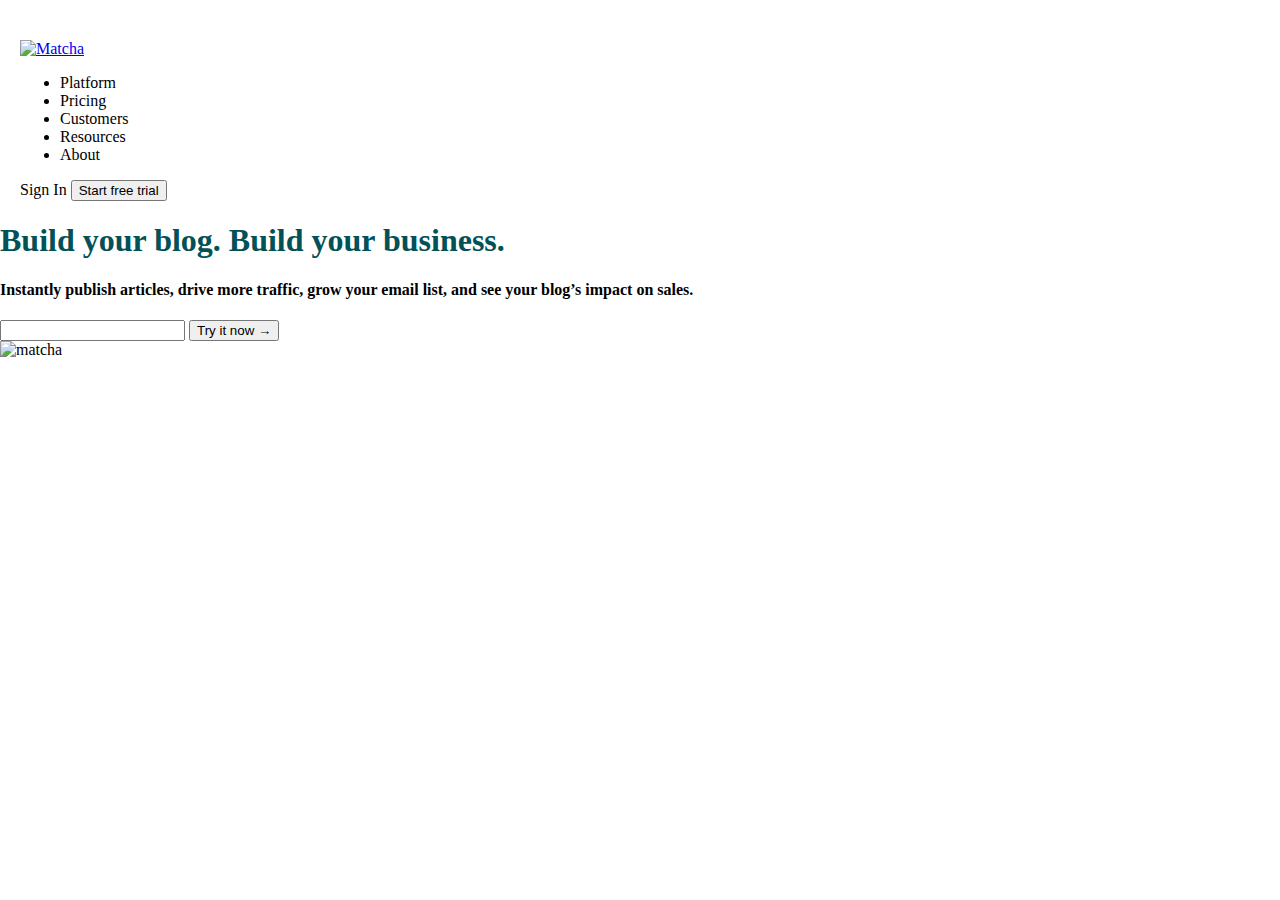
==== index.html @ c859ec98 "added base code" ====
<!DOCTYPE html>
<html>
    <head>
    <!-- Aquí va información importante pero no visible dentro del navegador -->
    <title>Matcha</title>
    
    <link href="static/css/styles.css" type="text/css" rel="stylesheet">

    </head>
    <body>

        <!-- HEADER -->
        <header class="header">
            <!-- Logo con link a la página principal -->
            <a href="/">
                <img src="https://getmatcha.com/wp-content/themes/getmatcha/img/footer_logo.svg" alt="Matcha" />
            </a>
            <!-- Menú de navegación -->
            <nav>
                <ul>
                    <li>Platform</li>
                    <li>Pricing</li>
                    <li>Customers</li>
                    <li>Resources</li>
                    <li>About</li>
                </ul>
            </nav>
            <!-- Contenedor de acciones de usuario -->
            <div>
                <a>Sign In</a>
                <button>Start free trial</button>
            </div>
        </header>

        <h1>Build your blog. Build your business.</h1>
        <h4>
            Instantly publish articles, drive more traffic, grow your email list, and
            see your blog’s impact on sales.
        </h4>

        <form>
            <input type="email" />
            <button type="submit">
                Try it now &rarr;
            </button>
        </form>

        <img src="https://getmatcha.com/wp-content/themes/getmatcha/img/capterra.png" alt="matcha"/>

    </body>
</html>
---- static/css/styles.css ----
html, body {
    padding: 0;
    margin: 0;
}

h1 {
    color: #025157;
}

.header {
    margin-top: 40px;
    margin-left: 20px;
    margin-right: 20px;
}
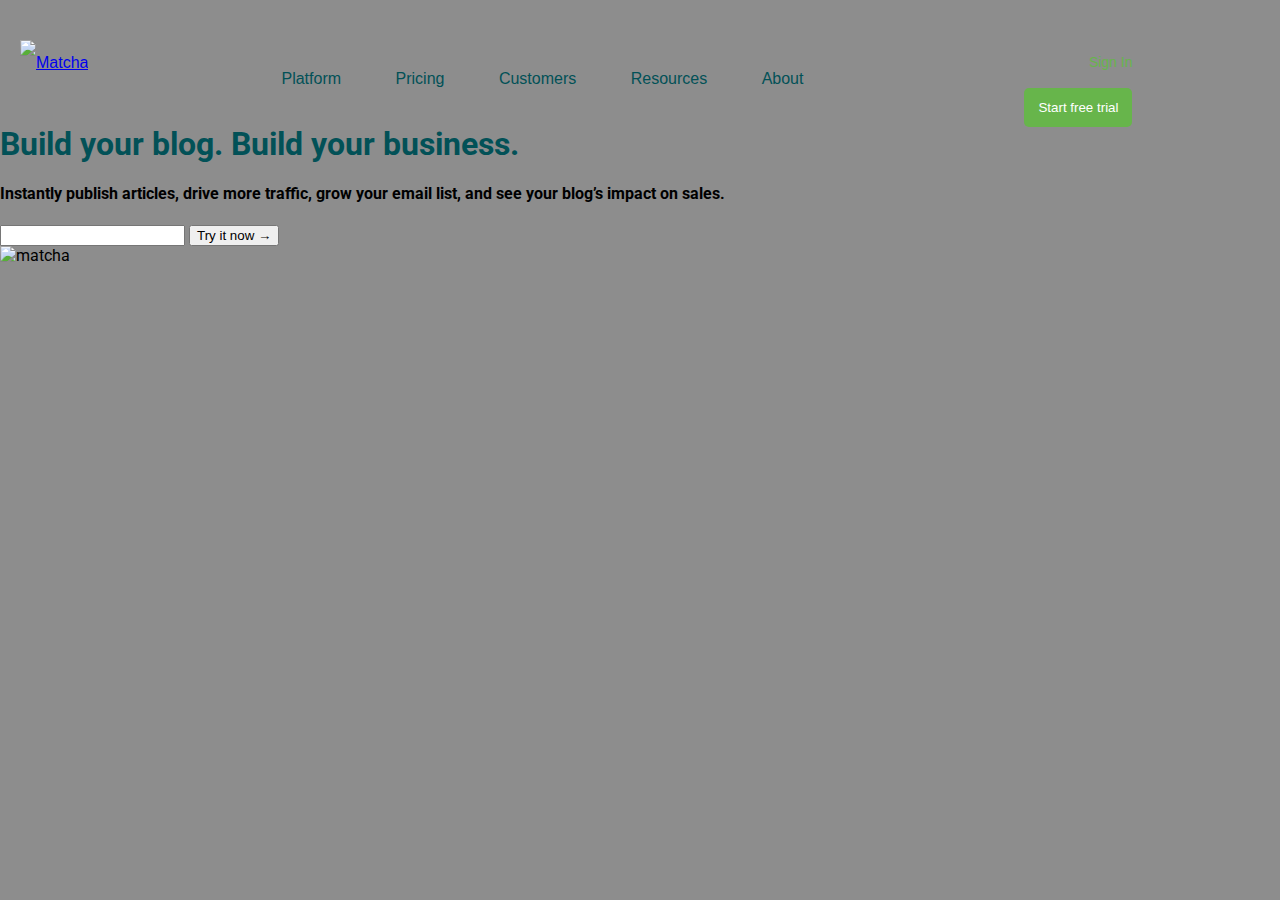
==== commit a5bc5f31: "finish BEDU S2 (adding nav bar)" ====
--- a/index.html
+++ b/index.html
@@ -1,9 +1,14 @@
 <!DOCTYPE html>
 <html>
     <head>
+        <meta name="viewport" content="width=device-width,initial-scale=1.0,user-scalable=no" />
     <!-- Aquí va información importante pero no visible dentro del navegador -->
     <title>Matcha</title>
     
+    <!-- Google Fonts -->
+    <link rel="preconnect" href="https://fonts.gstatic.com">
+    <link href="https://fonts.googleapis.com/css2?family=Roboto&display=swap" rel="stylesheet">
+
     <link href="static/css/styles.css" type="text/css" rel="stylesheet">
 
     </head>
@@ -11,41 +16,43 @@
 
         <!-- HEADER -->
         <header class="header">
-            <!-- Logo con link a la página principal -->
-            <a href="/">
+            <!-- link logo -->
+            <a href="/" class="logo">
                 <img src="https://getmatcha.com/wp-content/themes/getmatcha/img/footer_logo.svg" alt="Matcha" />
             </a>
-            <!-- Menú de navegación -->
-            <nav>
+            <!-- navigation bar -->
+            <nav class="navbar">
                 <ul>
-                    <li>Platform</li>
-                    <li>Pricing</li>
-                    <li>Customers</li>
-                    <li>Resources</li>
-                    <li>About</li>
+                    <li class="menu-item">Platform</li>
+                    <li class="menu-item">Pricing</li>
+                    <li class="menu-item">Customers</li>
+                    <li class="menu-item">Resources</li>
+                    <li class="menu-item">About</li>
                 </ul>
             </nav>
-            <!-- Contenedor de acciones de usuario -->
-            <div>
+            <!--user actions container -->
+            <div class="actions">
                 <a>Sign In</a>
                 <button>Start free trial</button>
             </div>
         </header>
 
-        <h1>Build your blog. Build your business.</h1>
-        <h4>
-            Instantly publish articles, drive more traffic, grow your email list, and
-            see your blog’s impact on sales.
-        </h4>
+        <!-- HEADER -->
+        <section class="section-bellow-header">
+            <h1>Build your blog. Build your business.</h1>
+            <h4>
+                Instantly publish articles, drive more traffic, grow your email list, and
+                see your blog’s impact on sales.
+            </h4>
 
-        <form>
-            <input type="email" />
-            <button type="submit">
-                Try it now &rarr;
-            </button>
-        </form>
-
-        <img src="https://getmatcha.com/wp-content/themes/getmatcha/img/capterra.png" alt="matcha"/>
+            <form>
+                <input type="email" />
+                <button type="submit">
+                    Try it now &rarr;
+                </button>
+            </form>
+            <img src="https://getmatcha.com/wp-content/themes/getmatcha/img/capterra.png" alt="matcha"/>
+        </section>
 
     </body>
 </html>--- a/static/css/styles.css
+++ b/static/css/styles.css
@@ -1,6 +1,11 @@
 html, body {
     padding: 0;
     margin: 0;
+    font-family: 'Roboto', sans-serif;
+}
+
+body {
+    background-color: #8d8d8d;
 }
 
 h1 {
@@ -11,4 +16,62 @@
     margin-top: 40px;
     margin-left: 20px;
     margin-right: 20px;
+    /* hack for removing spaces */
+    font-size: 0;
+    height: 45px;
+    font-family: sans-serif;
+}
+
+.header > * {
+    display: inline-block;
+    font-size: 16px;
+    vertical-align: middle;
+    height: 100%;
+    line-height: 45px;
+}
+
+.section-bellow-header {
+    margin-top: 40px;
+}
+
+.logo > img {
+    height: 100%;
+}
+  
+.navbar {
+    width: 70%;
+    text-align: center;
+    color: #025157;
+}
+
+.menu-item {
+    display: inline;
+    margin-right: 25px;
+    margin-left: 25px;
+}
+
+.actions {
+    width: 15%;
+    text-align: right;
+    font-size: 14px;
+}
+
+.actions > * {
+    margin-right: 10px;
+    margin-left: 10px;
+}
+
+.actions a {
+    color: #67b54b;
+}
+
+.actions button {
+    color: white;
+    background-color: #67b54b;
+    padding-left: 14px;
+    padding-right: 14px;
+    padding-top: 12px;
+    padding-bottom: 12px;
+    border: 0;
+    border-radius: 5px;
 }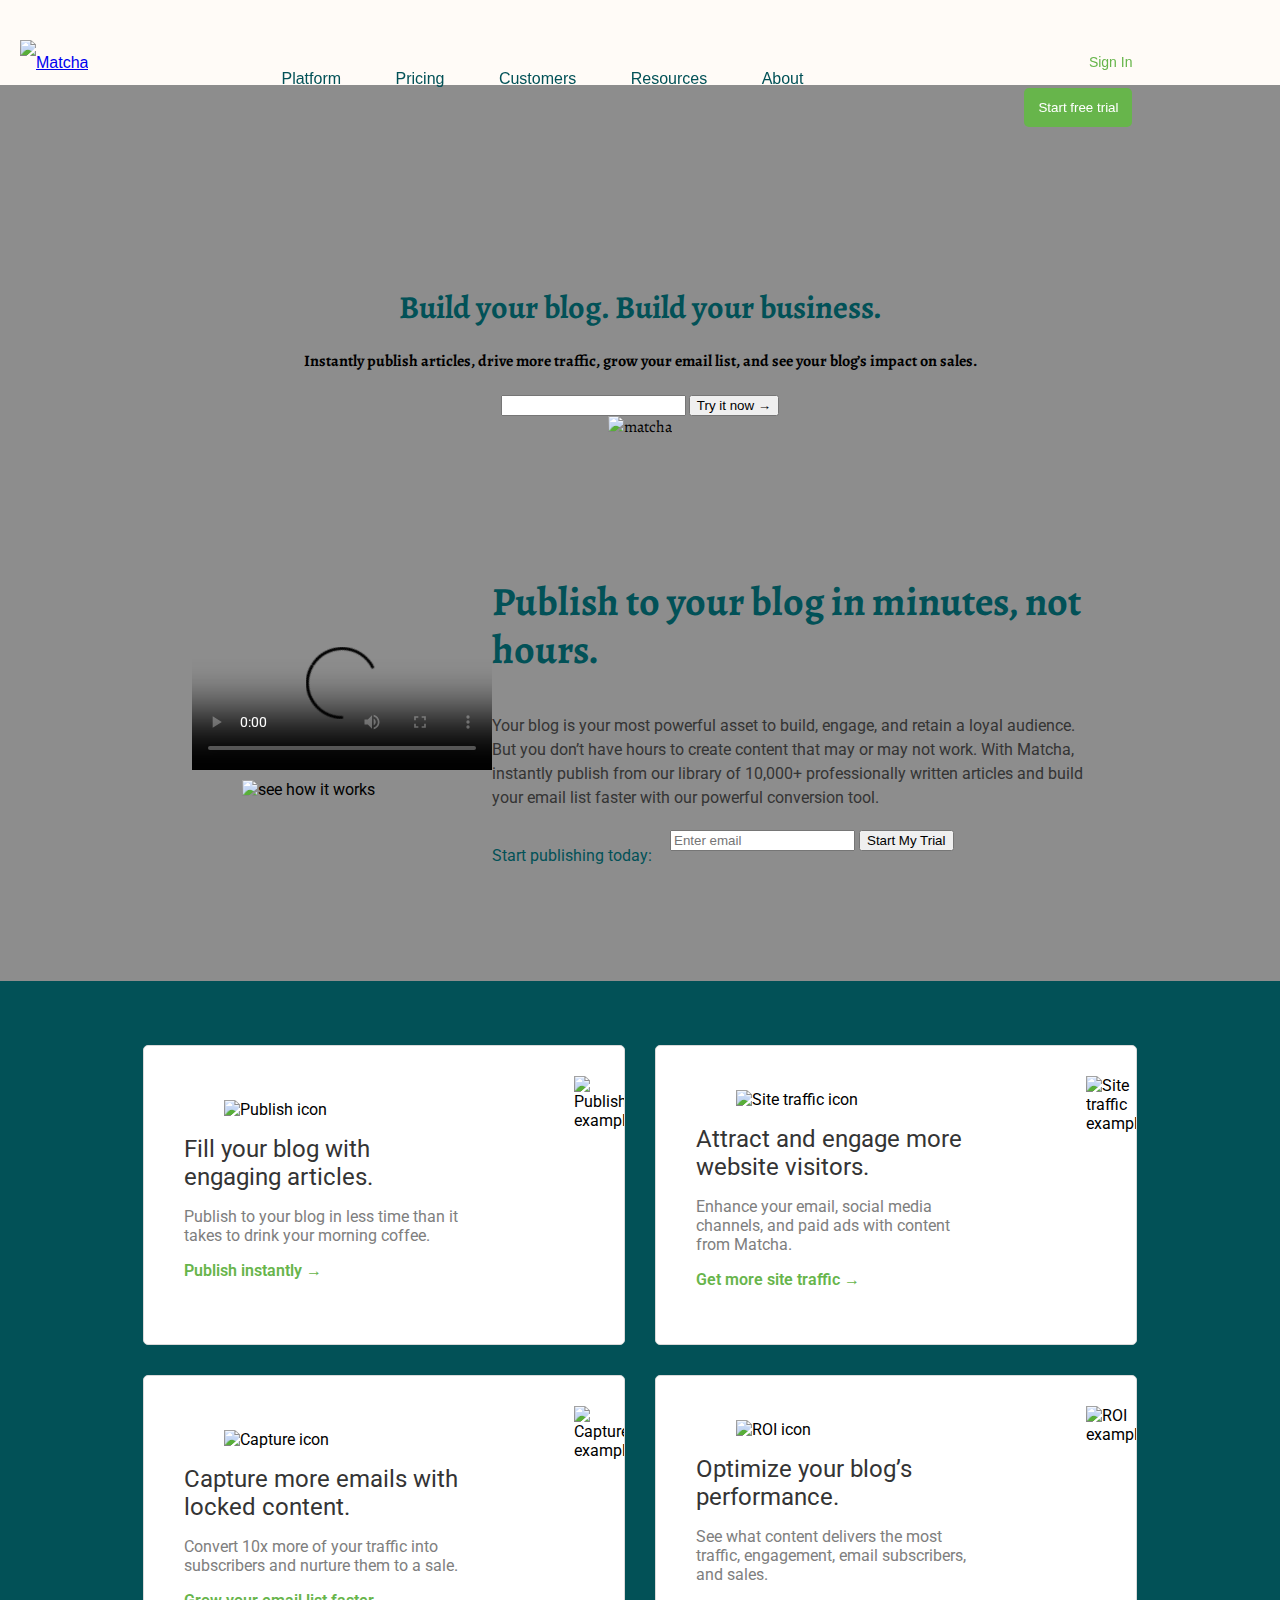
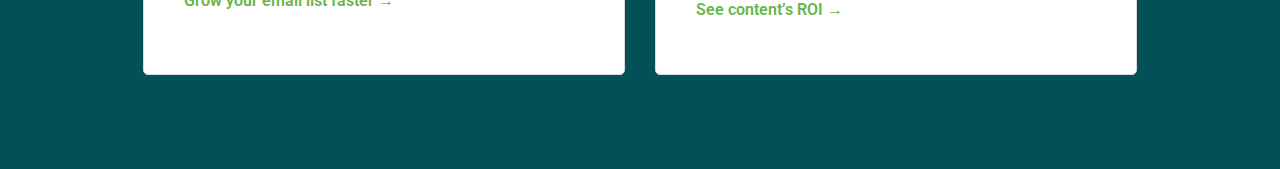
==== commit 69a87210: "added the code for s4" ====
--- a/index.html
+++ b/index.html
@@ -8,6 +8,7 @@
     <!-- Google Fonts -->
     <link rel="preconnect" href="https://fonts.gstatic.com">
     <link href="https://fonts.googleapis.com/css2?family=Roboto&display=swap" rel="stylesheet">
+    <link href="https://fonts.googleapis.com/css2?family=Alegreya:wght@700&display=swap" rel="stylesheet">
 
     <link href="static/css/styles.css" type="text/css" rel="stylesheet">
 
@@ -15,30 +16,32 @@
     <body>
 
         <!-- HEADER -->
-        <header class="header">
-            <!-- link logo -->
-            <a href="/" class="logo">
-                <img src="https://getmatcha.com/wp-content/themes/getmatcha/img/footer_logo.svg" alt="Matcha" />
-            </a>
-            <!-- navigation bar -->
-            <nav class="navbar">
-                <ul>
-                    <li class="menu-item">Platform</li>
-                    <li class="menu-item">Pricing</li>
-                    <li class="menu-item">Customers</li>
-                    <li class="menu-item">Resources</li>
-                    <li class="menu-item">About</li>
-                </ul>
-            </nav>
-            <!--user actions container -->
-            <div class="actions">
-                <a>Sign In</a>
-                <button>Start free trial</button>
-            </div>
-        </header>
+        <section class="fixed-header">
+            <header class="header">
+                <!-- link logo -->
+                <a href="/" class="logo">
+                    <img src="https://getmatcha.com/wp-content/themes/getmatcha/img/footer_logo.svg" alt="Matcha" />
+                </a>
+                <!-- navigation bar -->
+                <nav class="navbar">
+                    <ul>
+                        <li class="menu-item">Platform</li>
+                        <li class="menu-item">Pricing</li>
+                        <li class="menu-item">Customers</li>
+                        <li class="menu-item">Resources</li>
+                        <li class="menu-item">About</li>
+                    </ul>
+                </nav>
+                <!--user actions container -->
+                <div class="actions">
+                    <a>Sign In</a>
+                    <button>Start free trial</button>
+                </div>
+            </header>
+        </section>
 
-        <!-- HEADER -->
-        <section class="section-bellow-header">
+        <!-- Section: HEADER -->
+        <main class="main-section">
             <h1>Build your blog. Build your business.</h1>
             <h4>
                 Instantly publish articles, drive more traffic, grow your email list, and
@@ -52,7 +55,145 @@
                 </button>
             </form>
             <img src="https://getmatcha.com/wp-content/themes/getmatcha/img/capterra.png" alt="matcha"/>
+        </main>
+
+        <!-- Section: Promo -->
+        <section class="promo">
+            <article class="container-explanatory-video">
+                <video
+                    controls
+                    poster="https://cdn.videvo.net/videvo_files/video/premium/video0036/thumbnails/computer_code00_small.jpg"
+                >
+                    <source
+                    type="video/webm"
+                    src="https://cdn.videvo.net/videvo_files/video/premium/video0036/small_watermarked/computer_code00_preview.webm"
+                    />
+                    <source
+                    type="video/mp4"
+                    src="https://cdn.videvo.net/videvo_files/video/premium/video0036/small_watermarked/computer_code00_preview.mp4"
+                    />
+                </video>
+                <img src="https://getmatcha.com/wp-content/themes/getmatcha/img/see_how_it_works.png" alt="see how it works">
+            </article>
+            <article class="publish">
+              <h3>Publish to your blog in minutes, not hours.</h3>
+              <p>
+                Your blog is your most powerful asset to build, engage, and retain a loyal
+                audience. But you don’t have hours to create content that may or may not
+                work. With Matcha, instantly publish from our library of 10,000+
+                professionally written articles and build your email list faster with our
+                powerful conversion tool.
+              </p>
+              <form>
+                <p>Start publishing today:</p>
+                <div>
+                  <input type="text" placeholder="Enter email" />
+                  <button>Start My Trial</button>
+                </div>
+              </form>
+            </article>
         </section>
+
+        <!-- Contenido de publicidad viene antes de esta sección -->
+        <section class="features">
+            <article class="feature-card">
+              <div class="feature-content">
+                <figure>
+                  <img
+                    src="https://getmatcha.com/wp-content/themes/getmatcha/img/icon_publish.png"
+                    alt="Publish icon"
+                  />
+                </figure>
+                <h3>Fill your blog with engaging articles.</h3>
+                <p>
+                  Publish to your blog in less time than it takes to drink your
+                  morning coffee.
+                </p>
+                <a href="">Publish instantly →</a>
+              </div>
+              <div class="feature-image">
+                <figure>
+                  <img
+                    src="https://getmatcha.com/wp-content/themes/getmatcha/img/image_publish.png"
+                    alt="Publish example"
+                  />
+                </figure>
+              </div>
+            </article>
+            <article class="feature-card">
+              <div class="feature-content">
+                <figure>
+                  <img
+                    src="https://getmatcha.com/wp-content/themes/getmatcha/img/icon_site_traffic.png"
+                    alt="Site traffic icon"
+                  />
+                </figure>
+                <h3>Attract and engage more website visitors.</h3>
+                <p>
+                  Enhance your email, social media channels, and paid ads with content
+                  from Matcha.
+                </p>
+                <a href="">Get more site traffic →</a>
+              </div>
+              <div class="feature-image">
+                <figure>
+                  <img
+                    src="https://getmatcha.com/wp-content/themes/getmatcha/img/image_site_traffic.png"
+                    alt="Site traffic example"
+                  />
+                </figure>
+              </div>
+            </article>
+            <article class="feature-card">
+              <div class="feature-content">
+                <figure>
+                  <img
+                    src="https://getmatcha.com/wp-content/themes/getmatcha/img/icon_capture.png"
+                    alt="Capture icon"
+                  />
+                </figure>
+                <h3>Capture more emails with locked content.</h3>
+                <p>
+                  Convert 10x more of your traffic into subscribers and nurture them
+                  to a sale.
+                </p>
+                <a href="">Grow your email list faster →</a>
+              </div>
+              <div class="feature-image">
+                <figure>
+                  <img
+                    src="https://getmatcha.com/wp-content/themes/getmatcha/img/image_capture.png"
+                    alt="Capture example"
+                  />
+                </figure>
+              </div>
+            </article>
+            <article class="feature-card">
+              <div class="feature-content">
+                <figure>
+                  <img
+                    src="https://getmatcha.com/wp-content/themes/getmatcha/img/icon_roi.png"
+                    alt="ROI icon"
+                  />
+                </figure>
+                <h3>Optimize your blog’s performance.</h3>
+                <p>
+                  See what content delivers the most traffic, engagement, email
+                  subscribers, and sales.
+                </p>
+                <a href="">See content’s ROI →</a>
+              </div>
+              <div class="feature-image">
+                <figure>
+                  <img
+                    src="https://getmatcha.com/wp-content/themes/getmatcha/img/image_roi.png"
+                    alt="ROI example"
+                  />
+                </figure>
+              </div>
+            </article>
+          </section>
+        <!-- Contenido de casos de éxito vienen después -->
 
     </body>
 </html>--- a/static/css/styles.css
+++ b/static/css/styles.css
@@ -10,6 +10,14 @@
 
 h1 {
     color: #025157;
+}
+
+.fixed-header {
+    position: fixed;
+    top: 0;
+    left: 0;
+    right: 0;
+    background-color: #fffbf7;
 }
 
 .header {
@@ -30,8 +38,13 @@
     line-height: 45px;
 }
 
-.section-bellow-header {
-    margin-top: 40px;
+.main-section {
+    margin-top: 285px;
+    text-align: center;
+}
+
+.main-section > * {
+    font-family: 'Alegreya', sans-serif;
 }
 
 .logo > img {
@@ -74,4 +87,119 @@
     padding-bottom: 12px;
     border: 0;
     border-radius: 5px;
+}
+
+.publish {
+/* container styles if any */
+}
+  
+.publish h3 {
+    font-family: "Alegreya", serif;
+    font-size: 40px;
+    line-height: 48px;
+    color: #025157;
+}
+  
+.publish > p {
+    font-size: 16px;
+    color: #343434;
+    line-height: 1.5;
+    margin-bottom: 20px;
+}
+
+.publish > form {
+    display: flex;
+}
+
+.publish > form p {
+    color: #025157;
+    margin-right: 18px;
+}
+
+.promo {
+    display: flex;
+    width: 70%;
+    margin: 100px auto;
+    align-items: center;
+}
+
+.container-explanatory-video {
+    display: flex;
+    flex-direction: column;
+    align-items: center;
+}
+
+.container-explanatory-video img {
+    width: 200px;
+    margin-top: 10px;
+}
+
+/*
+* Features
+*/
+
+.features {
+    background-color: #025157;
+    padding: 5% 10%;
+    display: grid;
+    grid-template: repeat(2, 330px) / repeat(2, 1fr);
+}
+
+.features .feature-card {
+    margin-bottom: 30px;
+    margin-left: 15px;
+    margin-right: 15px;
+    background-color: #fff;
+    border: 1px solid #dadada;
+    border-radius: 5px;
+    display: flex;
+    align-items: center;
+    overflow: hidden;
+}
+
+.features .feature-card .feature-content {
+    padding: 30px 20px 40px 40px;
+    flex: 2;
+}
+
+.features .feature-card .feature-content > * {
+    margin-bottom: 1rem;
+    margin-top: 0;
+}
+
+.features .feature-card .feature-content img {
+    width: 50px;
+}
+
+.features .feature-card .feature-content h3 {
+    font-size: 24px;
+    color: #343434;
+    font-weight: 400;
+}
+
+.features .feature-card .feature-content p {
+    font-size: 16px;
+    color: #7e7e7e;
+    font-weight: 400;
+}
+
+.features .feature-card .feature-content a {
+    font-size: 16px;
+    color: #67b54b;
+    font-weight: 600;
+    text-decoration: none;
+}
+
+.features .feature-card .feature-image {
+    flex: 1;
+    width: 40%;
+    position: relative;
+    right: -50px;
+    height: 80%;
+}
+
+.features .feature-card .feature-image figure,
+.features .feature-card .feature-image img {
+    margin-top: 0;
+    height: 100%;
 }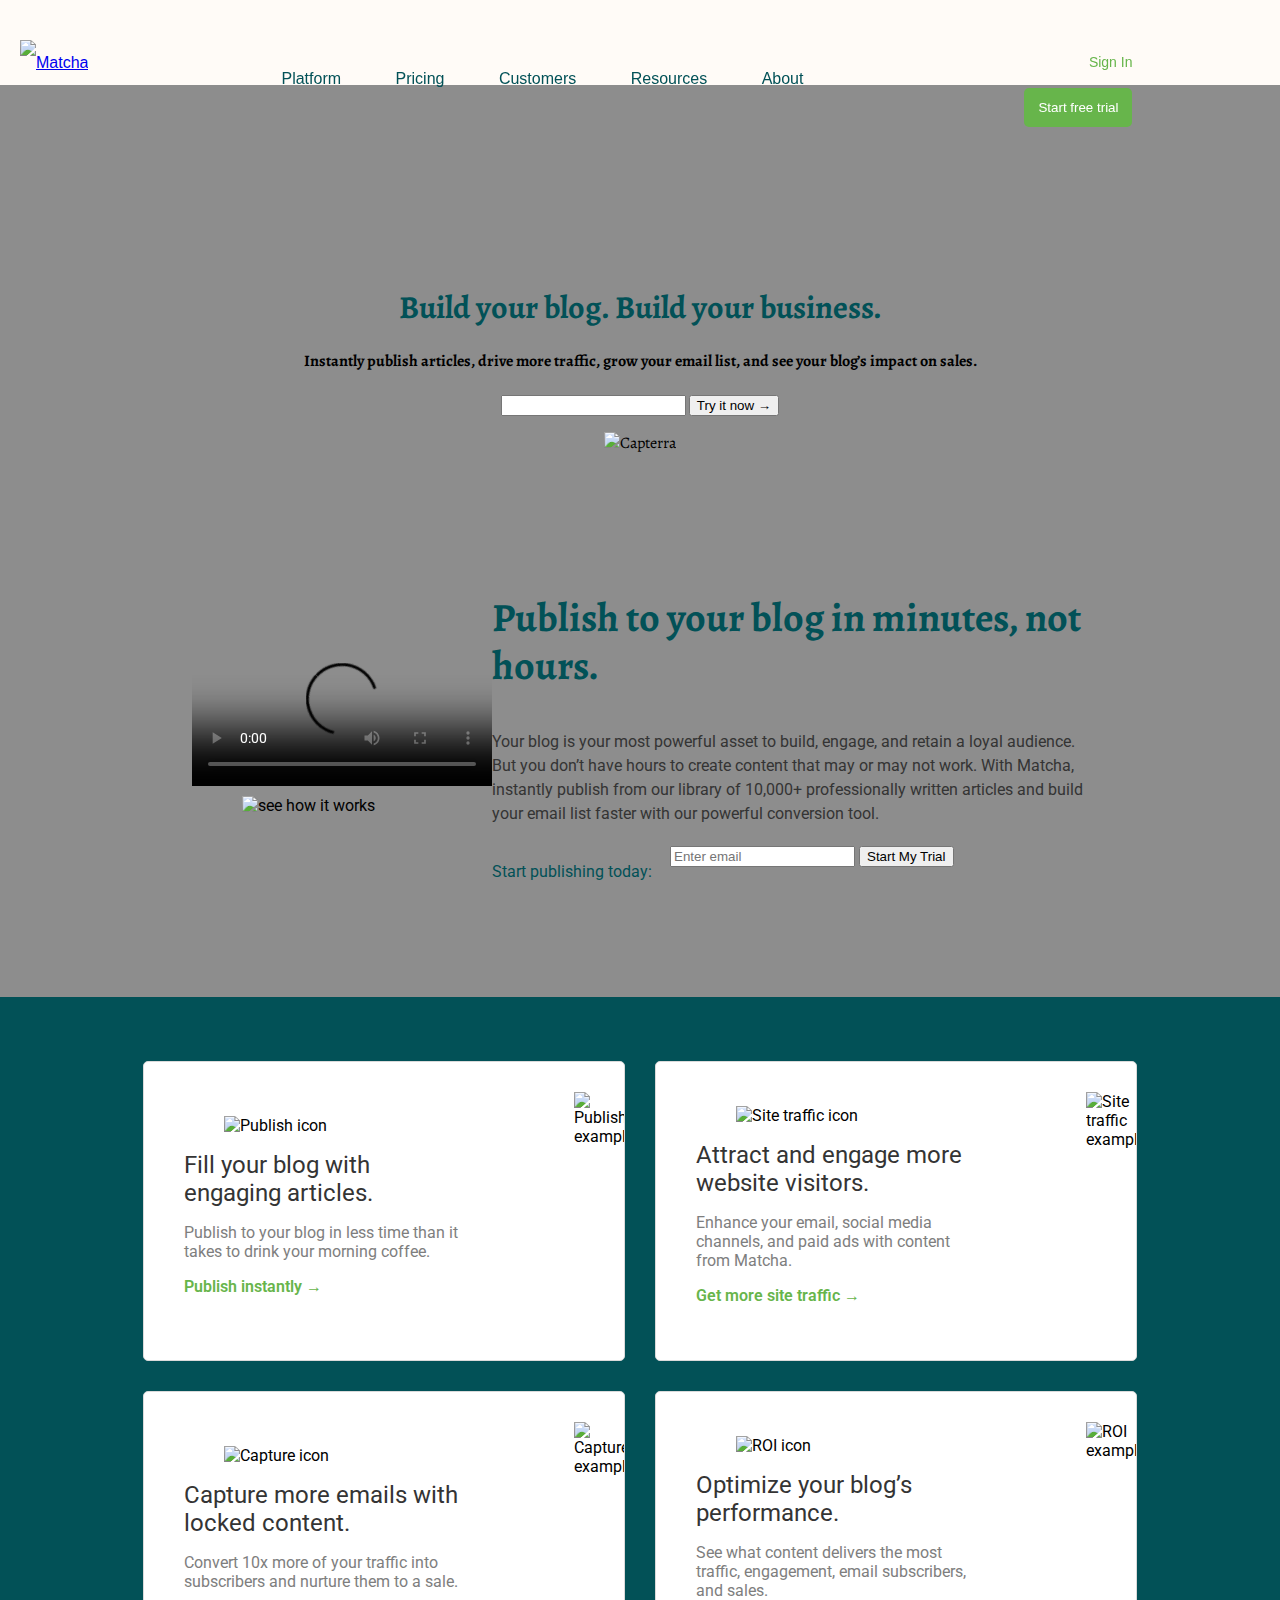
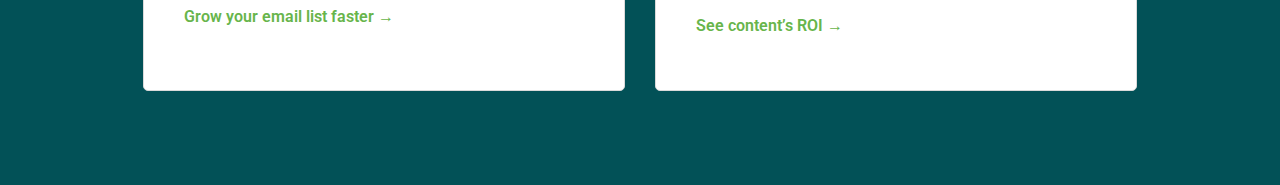
==== commit 51e02278: "added code to complete S5 (before bootstrap)" ====
--- a/index.html
+++ b/index.html
@@ -24,7 +24,7 @@
                 </a>
                 <!-- navigation bar -->
                 <nav class="navbar">
-                    <ul>
+                    <ul class="menu">
                         <li class="menu-item">Platform</li>
                         <li class="menu-item">Pricing</li>
                         <li class="menu-item">Customers</li>
@@ -41,7 +41,7 @@
         </section>
 
         <!-- Section: HEADER -->
-        <main class="main-section">
+        <main>
             <h1>Build your blog. Build your business.</h1>
             <h4>
                 Instantly publish articles, drive more traffic, grow your email list, and
@@ -54,7 +54,12 @@
                     Try it now &rarr;
                 </button>
             </form>
-            <img src="https://getmatcha.com/wp-content/themes/getmatcha/img/capterra.png" alt="matcha"/>
+            <figure class="banner">
+                <img
+                  src="https://getmatcha.com/wp-content/themes/getmatcha/img/capterra.png"
+                  alt="Capterra"
+                />
+            </figure>
         </main>
 
         <!-- Section: Promo -->
--- a/static/css/styles.css
+++ b/static/css/styles.css
@@ -38,12 +38,12 @@
     line-height: 45px;
 }
 
-.main-section {
+main {
     margin-top: 285px;
     text-align: center;
 }
 
-.main-section > * {
+main > * {
     font-family: 'Alegreya', sans-serif;
 }
 
@@ -202,4 +202,74 @@
 .features .feature-card .feature-image img {
     margin-top: 0;
     height: 100%;
-}+}
+
+@media (max-width: 575px) {
+    .navbar,
+    .actions {
+        display: none;
+    }
+    main {
+        margin-top: 130px;
+    }
+    h1 {
+        font-size: 30px;
+    }
+}
+
+@media (max-width: 575px) {
+    /** Media queries previos al banner **/
+    .banner > img {
+        width: 100%;
+    }
+}
+
+@media (max-width: 575px) {
+    /** Media queries previos al banner **/
+    .promo {
+      flex-direction: column;
+      max-width: 90%;
+    }
+  
+    .explanatory-video > video {
+      width: 100%;
+    }
+  
+    .publish {
+      margin-top: 10px;
+    }
+  
+    .publish > h3 {
+      font-size: 25px;
+      line-height: 1.2;
+    }
+}
+
+
+@media (max-width: 575px) {
+    .publish > form {
+      flex-direction: column;
+    }
+  
+    .publish > form > div {
+      height: 50px;
+      margin-top: 10px;
+    }
+  
+    .publish > form > div > input {
+      width: 65%;
+    }
+}
+
+@media (max-width: 575px) {
+    /** Estilos de portada principal y sección de publicidad */
+    .features {
+      grid-template: repeat(4, 1fr) / 1fr;
+      padding-left: 0;
+      padding-right: 0;
+    }
+    
+    .feature-image {
+      display: none;
+    }
+}
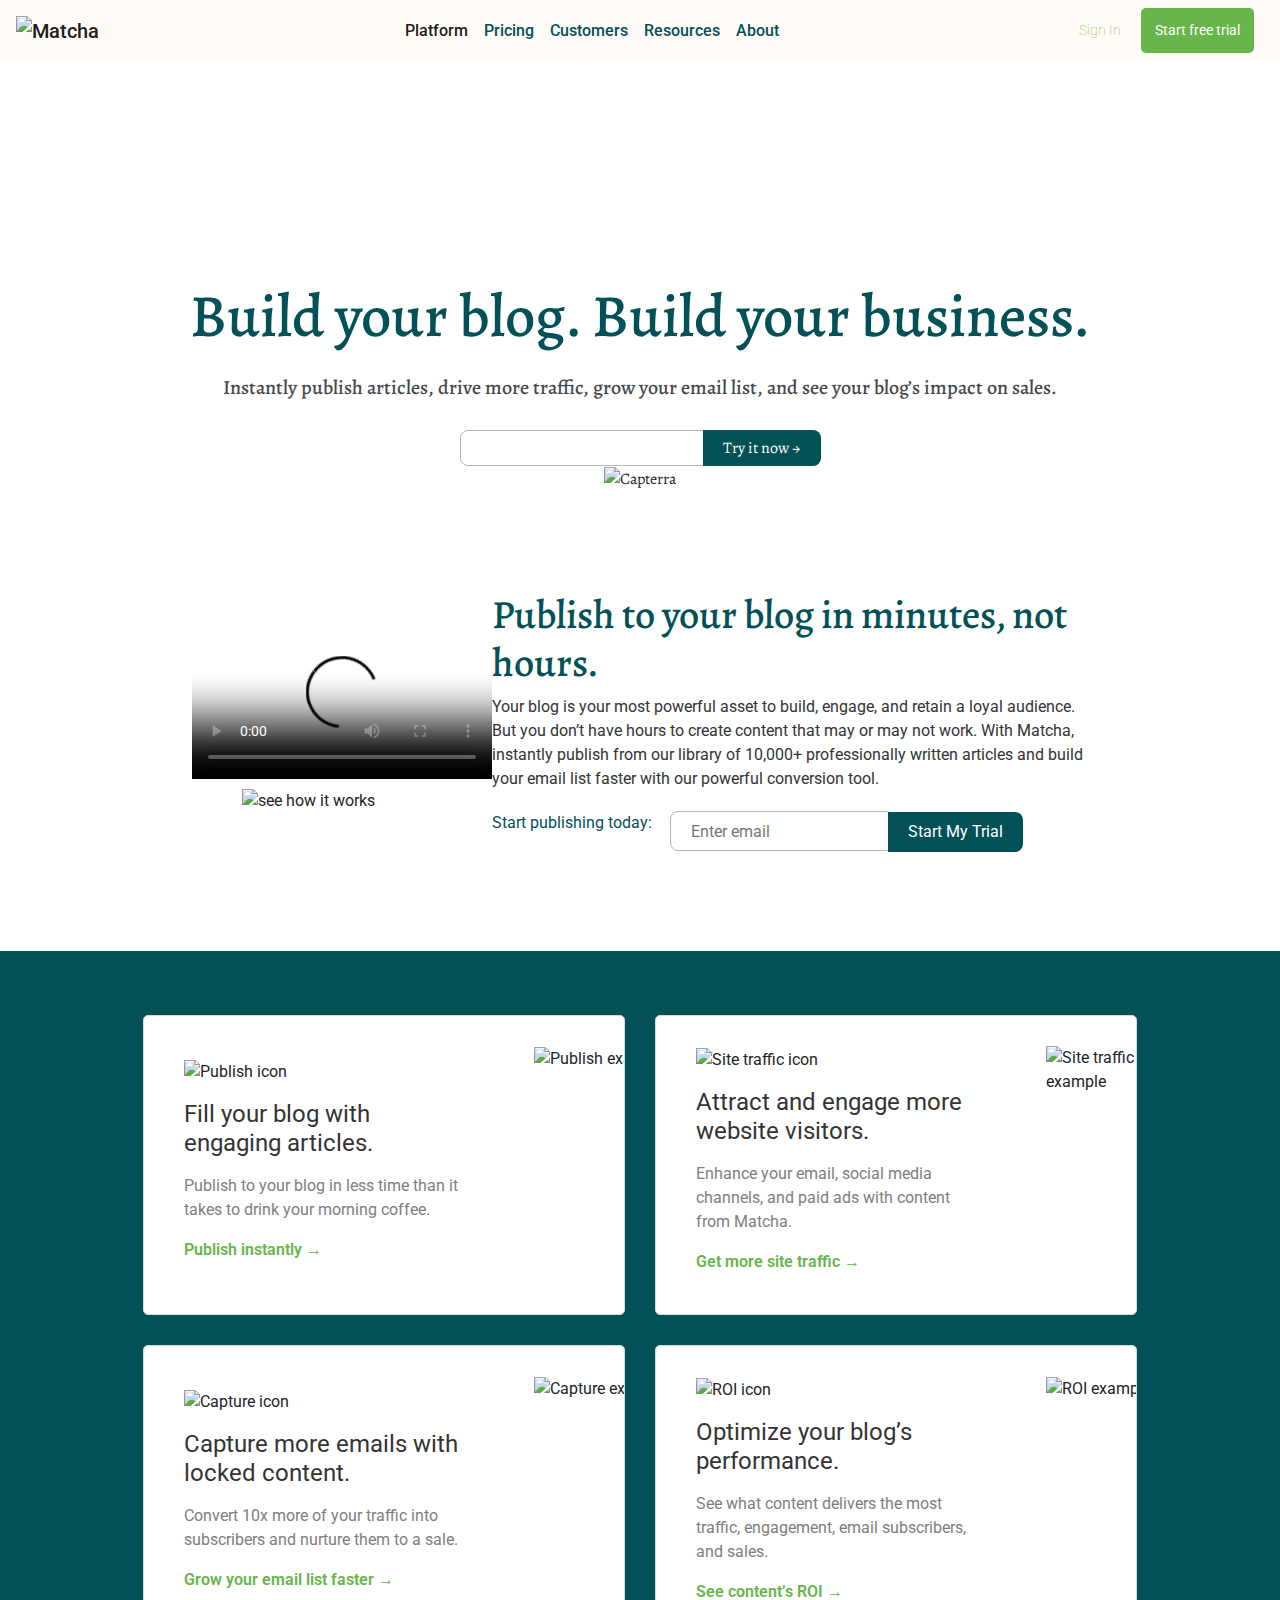
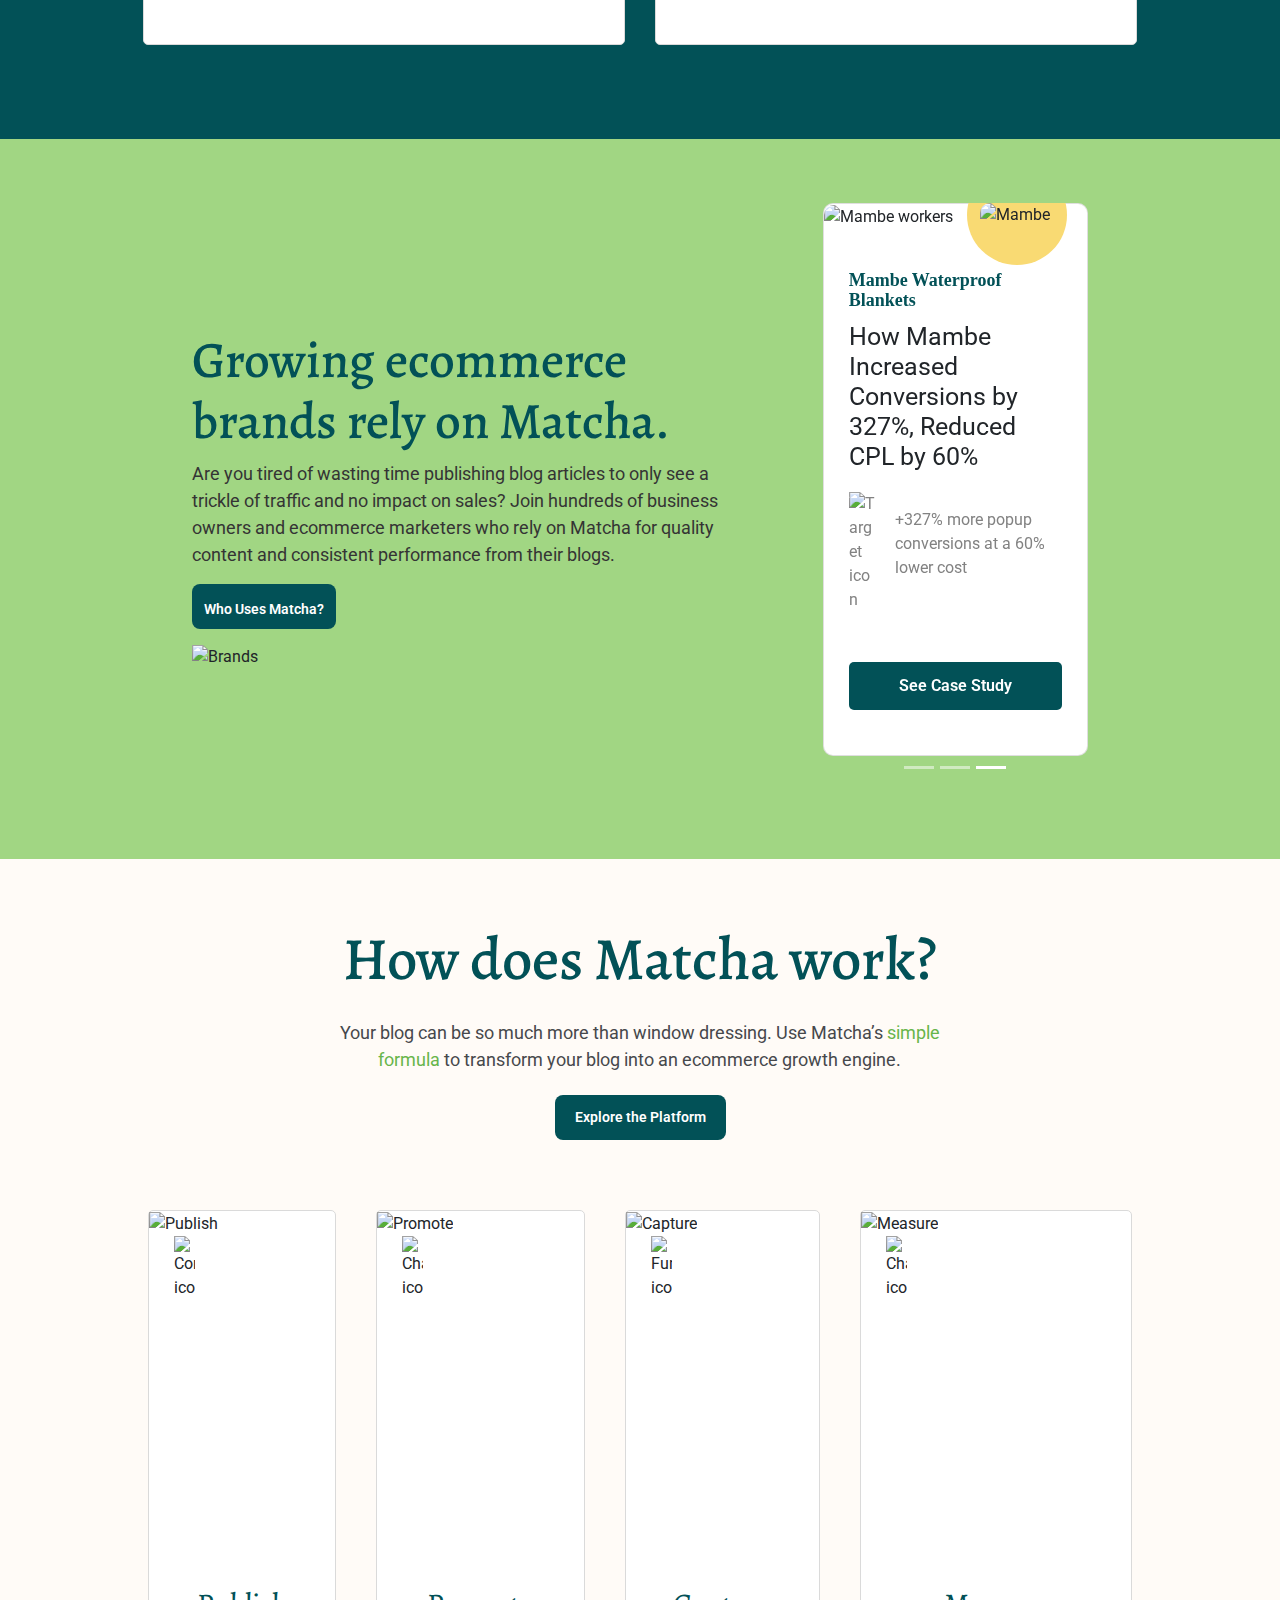
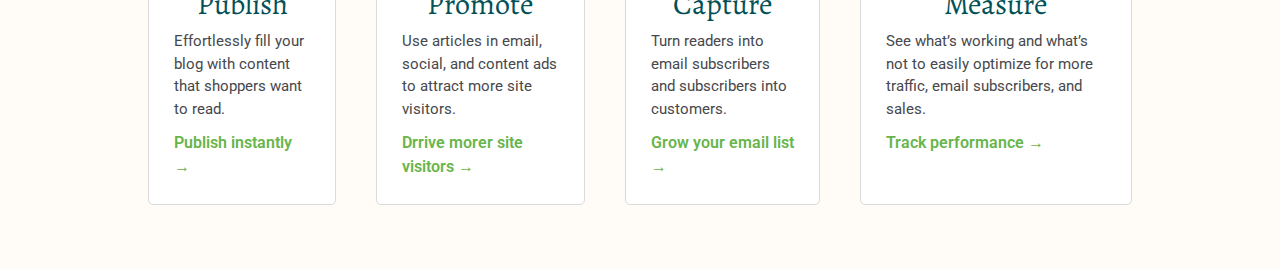
==== commit ebf581e5: "added the missing modules from past sessions before adapt to bootstrap" ====
--- a/index.html
+++ b/index.html
@@ -1,204 +1,432 @@
 <!DOCTYPE html>
 <html>
-    <head>
-        <meta name="viewport" content="width=device-width,initial-scale=1.0,user-scalable=no" />
-    <!-- Aquí va información importante pero no visible dentro del navegador -->
-    <title>Matcha</title>
-    
-    <!-- Google Fonts -->
-    <link rel="preconnect" href="https://fonts.gstatic.com">
-    <link href="https://fonts.googleapis.com/css2?family=Roboto&display=swap" rel="stylesheet">
-    <link href="https://fonts.googleapis.com/css2?family=Alegreya:wght@700&display=swap" rel="stylesheet">
-
-    <link href="static/css/styles.css" type="text/css" rel="stylesheet">
-
-    </head>
-    <body>
-
-        <!-- HEADER -->
-        <section class="fixed-header">
-            <header class="header">
-                <!-- link logo -->
-                <a href="/" class="logo">
-                    <img src="https://getmatcha.com/wp-content/themes/getmatcha/img/footer_logo.svg" alt="Matcha" />
-                </a>
-                <!-- navigation bar -->
-                <nav class="navbar">
-                    <ul class="menu">
-                        <li class="menu-item">Platform</li>
-                        <li class="menu-item">Pricing</li>
-                        <li class="menu-item">Customers</li>
-                        <li class="menu-item">Resources</li>
-                        <li class="menu-item">About</li>
-                    </ul>
-                </nav>
-                <!--user actions container -->
-                <div class="actions">
-                    <a>Sign In</a>
-                    <button>Start free trial</button>
-                </div>
-            </header>
-        </section>
-
-        <!-- Section: HEADER -->
-        <main>
-            <h1>Build your blog. Build your business.</h1>
-            <h4>
-                Instantly publish articles, drive more traffic, grow your email list, and
-                see your blog’s impact on sales.
-            </h4>
-
-            <form>
-                <input type="email" />
-                <button type="submit">
-                    Try it now &rarr;
-                </button>
-            </form>
-            <figure class="banner">
-                <img
-                  src="https://getmatcha.com/wp-content/themes/getmatcha/img/capterra.png"
-                  alt="Capterra"
+  <head>
+      <meta name="viewport" content="width=device-width,initial-scale=1.0,user-scalable=no" />
+  <!-- Aquí va información importante pero no visible dentro del navegador -->
+  <title>Matcha</title>
+  
+  <!-- Google Fonts -->
+  <link rel="preconnect" href="https://fonts.gstatic.com">
+  <link href="https://fonts.googleapis.com/css2?family=Roboto&display=swap" rel="stylesheet">
+  <link href="https://fonts.googleapis.com/css2?family=Alegreya:wght@700&display=swap" rel="stylesheet">
+
+  <link
+    rel="stylesheet"
+    href="https://stackpath.bootstrapcdn.com/bootstrap/4.4.1/css/bootstrap.min.css"
+    integrity="sha384-Vkoo8x4CGsO3+Hhxv8T/Q5PaXtkKtu6ug5TOeNV6gBiFeWPGFN9MuhOf23Q9Ifjh"
+    crossorigin="anonymous"
+  />
+
+  <link href="static/css/styles.css" type="text/css" rel="stylesheet">
+
+  </head>
+  <body>
+
+    <!-- Nuestra barra de navegación comentada va aquí -->
+    <!-- Bootstrap -->
+    <nav class="navbar navbar-expand-lg navbar-light fixed-top">
+      <a class="navbar-brand" href="#">
+        <img
+          src="https://getmatcha.com/wp-content/themes/getmatcha/img/footer_logo.svg"
+          alt="Matcha"
+        />
+      </a>
+      <button
+        class="navbar-toggler"
+        type="button"
+        data-toggle="collapse"
+        data-target="#navbarSupportedContent"
+        aria-controls="navbarSupportedContent"
+        aria-expanded="false"
+        aria-label="Toggle navigation"
+      >
+        <span class="navbar-toggler-icon"></span>
+      </button>
+
+      <div class="collapse navbar-collapse" id="navbarSupportedContent">
+        <ul class="navbar-nav mx-auto">
+          <li class="nav-item active">
+            <a class="nav-link" href="#">Platform</a>
+          </li>
+          <li class="nav-item">
+            <a class="nav-link" href="#">Pricing</a>
+          </li>
+          <li class="nav-item">
+            <a class="nav-link" href="#">Customers</a>
+          </li>
+          <li class="nav-item">
+            <a class="nav-link" href="#">Resources</a>
+          </li>
+          <li class="nav-item">
+            <a class="nav-link" href="#">About</a>
+          </li>
+        </ul>
+        <form class="form-inline my-2 my-lg-0 actions">
+          <a>Sign In</a>
+          <button>Start free trial</button>
+        </form>
+      </div>
+    </nav>
+
+    <!-- Section: HEADER -->
+    <main>
+        <h1>Build your blog. Build your business.</h1>
+        <h4>
+            Instantly publish articles, drive more traffic, grow your email list, and
+            see your blog’s impact on sales.
+        </h4>
+
+        <form>
+            <input class="enter-email" type="email" />
+            <button class="enter-email" type="submit">
+                Try it now &rarr;
+            </button>
+        </form>
+        <figure class="banner">
+            <img
+              src="https://getmatcha.com/wp-content/themes/getmatcha/img/capterra.png"
+              alt="Capterra"
+            />
+        </figure>
+    </main>
+
+    <!-- Section: Promo -->
+    <section class="promo">
+        <article class="container-explanatory-video">
+            <video
+                controls
+                poster="https://cdn.videvo.net/videvo_files/video/premium/video0036/thumbnails/computer_code00_small.jpg"
+            >
+                <source
+                type="video/webm"
+                src="https://cdn.videvo.net/videvo_files/video/premium/video0036/small_watermarked/computer_code00_preview.webm"
                 />
-            </figure>
-        </main>
-
-        <!-- Section: Promo -->
-        <section class="promo">
-            <article class="container-explanatory-video">
-                <video
-                    controls
-                    poster="https://cdn.videvo.net/videvo_files/video/premium/video0036/thumbnails/computer_code00_small.jpg"
-                >
-                    <source
-                    type="video/webm"
-                    src="https://cdn.videvo.net/videvo_files/video/premium/video0036/small_watermarked/computer_code00_preview.webm"
-                    />
-                    <source
-                    type="video/mp4"
-                    src="https://cdn.videvo.net/videvo_files/video/premium/video0036/small_watermarked/computer_code00_preview.mp4"
-                    />
-                </video>
-                <img src="https://getmatcha.com/wp-content/themes/getmatcha/img/see_how_it_works.png" alt="see how it works">
-            </article>
-            <article class="publish">
-              <h3>Publish to your blog in minutes, not hours.</h3>
-              <p>
-                Your blog is your most powerful asset to build, engage, and retain a loyal
-                audience. But you don’t have hours to create content that may or may not
-                work. With Matcha, instantly publish from our library of 10,000+
-                professionally written articles and build your email list faster with our
-                powerful conversion tool.
-              </p>
-              <form>
-                <p>Start publishing today:</p>
-                <div>
-                  <input type="text" placeholder="Enter email" />
-                  <button>Start My Trial</button>
-                </div>
-              </form>
-            </article>
-        </section>
-
-        <!-- Contenido de publicidad viene antes de esta sección -->
-        <section class="features">
-            <article class="feature-card">
-              <div class="feature-content">
-                <figure>
-                  <img
-                    src="https://getmatcha.com/wp-content/themes/getmatcha/img/icon_publish.png"
-                    alt="Publish icon"
-                  />
-                </figure>
-                <h3>Fill your blog with engaging articles.</h3>
-                <p>
-                  Publish to your blog in less time than it takes to drink your
-                  morning coffee.
-                </p>
-                <a href="">Publish instantly →</a>
+                <source
+                type="video/mp4"
+                src="https://cdn.videvo.net/videvo_files/video/premium/video0036/small_watermarked/computer_code00_preview.mp4"
+                />
+            </video>
+            <img src="https://getmatcha.com/wp-content/themes/getmatcha/img/see_how_it_works.png" alt="see how it works">
+        </article>
+        <article class="publish">
+          <h3>Publish to your blog in minutes, not hours.</h3>
+          <p>
+            Your blog is your most powerful asset to build, engage, and retain a loyal
+            audience. But you don’t have hours to create content that may or may not
+            work. With Matcha, instantly publish from our library of 10,000+
+            professionally written articles and build your email list faster with our
+            powerful conversion tool.
+          </p>
+          <form>
+            <p>Start publishing today:</p>
+            <div>
+              <input class="enter-email" type="text" placeholder="Enter email" />
+              <button class="enter-email">Start My Trial</button>
+            </div>
+          </form>
+        </article>
+    </section>
+
+    <!-- Contenido de publicidad viene antes de esta sección -->
+    <section class="features">
+      <article class="feature-card">
+        <div class="feature-content">
+          <figure>
+            <img
+              src="https://getmatcha.com/wp-content/themes/getmatcha/img/icon_publish.png"
+              alt="Publish icon"
+            />
+          </figure>
+          <h3>Fill your blog with engaging articles.</h3>
+          <p>
+            Publish to your blog in less time than it takes to drink your
+            morning coffee.
+          </p>
+          <a href="">Publish instantly →</a>
+        </div>
+        <div class="feature-image">
+          <figure>
+            <img
+              src="https://getmatcha.com/wp-content/themes/getmatcha/img/image_publish.png"
+              alt="Publish example"
+            />
+          </figure>
+        </div>
+      </article>
+      <article class="feature-card">
+        <div class="feature-content">
+          <figure>
+            <img
+              src="https://getmatcha.com/wp-content/themes/getmatcha/img/icon_site_traffic.png"
+              alt="Site traffic icon"
+            />
+          </figure>
+          <h3>Attract and engage more website visitors.</h3>
+          <p>
+            Enhance your email, social media channels, and paid ads with content
+            from Matcha.
+          </p>
+          <a href="">Get more site traffic →</a>
+        </div>
+        <div class="feature-image">
+          <figure>
+            <img
+              src="https://getmatcha.com/wp-content/themes/getmatcha/img/image_site_traffic.png"
+              alt="Site traffic example"
+            />
+          </figure>
+        </div>
+      </article>
+      <article class="feature-card">
+        <div class="feature-content">
+          <figure>
+            <img
+              src="https://getmatcha.com/wp-content/themes/getmatcha/img/icon_capture.png"
+              alt="Capture icon"
+            />
+          </figure>
+          <h3>Capture more emails with locked content.</h3>
+          <p>
+            Convert 10x more of your traffic into subscribers and nurture them
+            to a sale.
+          </p>
+          <a href="">Grow your email list faster →</a>
+        </div>
+        <div class="feature-image">
+          <figure>
+            <img
+              src="https://getmatcha.com/wp-content/themes/getmatcha/img/image_capture.png"
+              alt="Capture example"
+            />
+          </figure>
+        </div>
+      </article>
+      <article class="feature-card">
+        <div class="feature-content">
+          <figure>
+            <img
+              src="https://getmatcha.com/wp-content/themes/getmatcha/img/icon_roi.png"
+              alt="ROI icon"
+            />
+          </figure>
+          <h3>Optimize your blog’s performance.</h3>
+          <p>
+            See what content delivers the most traffic, engagement, email
+            subscribers, and sales.
+          </p>
+          <a href="">See content’s ROI →</a>
+        </div>
+        <div class="feature-image">
+          <figure>
+            <img
+              src="https://getmatcha.com/wp-content/themes/getmatcha/img/image_roi.png"
+              alt="ROI example"
+            />
+          </figure>
+        </div>
+      </article>
+    </section>
+
+
+    <section class="success-stories">
+      <article class="overview">
+        <h2>Growing ecommerce brands rely on Matcha.</h2>
+        <p>Are you tired of wasting time publishing blog articles 
+          to only see a trickle of traffic and no impact on sales?
+          Join hundreds of business owners and ecommerce marketers 
+          who rely on Matcha for quality content and consistent 
+          performance from their blogs.
+        </p>
+        <button>
+          Who Uses Matcha?
+        </button>
+        <img src="https://getmatcha.com/wp-content/uploads/2019/09/brands_group.png" alt="Brands">
+      </article>
+
+      <article class="stories-carousel">
+        <div id="carouselExampleFade" class="carousel slide carousel-fade" data-ride="carousel">
+          <div class="carousel-inner">
+            <div class="carousel-item">
+              <div class="card">
+                <div class="card-media">
+                  <figure>
+                    <img src="https://getmatcha.com/wp-content/uploads/2019/05/profile-headshot-square.png" alt="Everly worker">
+                  </figure>
+                  <div class="company">
+                    <img src="https://getmatcha.com/wp-content/uploads/2019/05/everly_logo_blue_v3_x60@2x.png" alt="Everly">
+                  </div>
+                </div>
+                <div class="card-body">
+                  <h4>Everly</h4>
+                  <h3>
+                    Early-Stage CPG Brand Increases Lead Conversion 20x,
+                    Ecommerce Revenue 20%
+                  </h3>
+                  <div class="results">
+                    <img src="https://getmatcha.com/wp-content/themes/getmatcha/img/icon_cart.png" alt="Cart icon">
+                    <p>22% of monthly revenue influenced by content</p>
+                  </div>
+                </div>
+                <div class="card-footer">
+                  <button>See Case Study</button>
+                </div>
               </div>
-              <div class="feature-image">
-                <figure>
-                  <img
-                    src="https://getmatcha.com/wp-content/themes/getmatcha/img/image_publish.png"
-                    alt="Publish example"
-                  />
-                </figure>
+            </div>
+            <div class="carousel-item">
+              <div class="card">
+                <div class="card-media">
+                  <figure>
+                    <img src="https://getmatcha.com/wp-content/uploads/2019/08/0.jpg" alt="Seato Summit worker">
+                  </figure>
+                  <div class="company">
+                    <img src="https://getmatcha.com/wp-content/uploads/2019/08/SeatoSummitLogo.png" alt="Seato Summit Logo">
+                  </div>
+                </div>
+                <div class="card-body">
+                  <h4>Sea to Summit</h4>
+                  <h3>
+                    Sea to Summit’s Ecommerce Site Traffic Climbs 189%, New
+                    Subscribers 820%
+                  </h3>
+                  <div class="results">
+                    <img src="https://getmatcha.com/wp-content/themes/getmatcha/img/icon_audiences.png" alt="Audience icon">
+                    <p>500% increase in traffic from social media</p>
+                  </div>
+                </div>
+                <div class="card-footer">
+                  <button>See Case Study</button>
+                </div>
               </div>
-            </article>
-            <article class="feature-card">
-              <div class="feature-content">
-                <figure>
-                  <img
-                    src="https://getmatcha.com/wp-content/themes/getmatcha/img/icon_site_traffic.png"
-                    alt="Site traffic icon"
-                  />
-                </figure>
-                <h3>Attract and engage more website visitors.</h3>
-                <p>
-                  Enhance your email, social media channels, and paid ads with content
-                  from Matcha.
-                </p>
-                <a href="">Get more site traffic →</a>
+            </div>
+            <div class="carousel-item active">
+              <div class="card">
+                <div class="card-media">
+                  <figure>
+                    <img src="https://getmatcha.com/wp-content/uploads/2019/06/matt-and-margaret_headshot.png" alt="Mambe workers">
+                  </figure>
+                  <div class="company">
+                    <img src="https://getmatcha.com/wp-content/uploads/2019/06/mambe-logo-1.png" alt="Mambe">
+                  </div>
+                </div>
+                <div class="card-body">
+                  <h4>Mambe Waterproof Blankets</h4>
+                  <h3>
+                    How Mambe Increased Conversions by 327%, Reduced CPL by 60%
+                  </h3>
+                  <div class="results">
+                    <img src="https://getmatcha.com/wp-content/themes/getmatcha/img/icon_target.png" alt="Target icon">
+                    <p>+327% more popup conversions at a 60% lower cost</p>
+                  </div>
+                </div>
+                <div class="card-footer">
+                  <button>See Case Study</button>
+                </div>
               </div>
-              <div class="feature-image">
-                <figure>
-                  <img
-                    src="https://getmatcha.com/wp-content/themes/getmatcha/img/image_site_traffic.png"
-                    alt="Site traffic example"
-                  />
-                </figure>
-              </div>
-            </article>
-            <article class="feature-card">
-              <div class="feature-content">
-                <figure>
-                  <img
-                    src="https://getmatcha.com/wp-content/themes/getmatcha/img/icon_capture.png"
-                    alt="Capture icon"
-                  />
-                </figure>
-                <h3>Capture more emails with locked content.</h3>
-                <p>
-                  Convert 10x more of your traffic into subscribers and nurture them
-                  to a sale.
-                </p>
-                <a href="">Grow your email list faster →</a>
-              </div>
-              <div class="feature-image">
-                <figure>
-                  <img
-                    src="https://getmatcha.com/wp-content/themes/getmatcha/img/image_capture.png"
-                    alt="Capture example"
-                  />
-                </figure>
-              </div>
-            </article>
-            <article class="feature-card">
-              <div class="feature-content">
-                <figure>
-                  <img
-                    src="https://getmatcha.com/wp-content/themes/getmatcha/img/icon_roi.png"
-                    alt="ROI icon"
-                  />
-                </figure>
-                <h3>Optimize your blog’s performance.</h3>
-                <p>
-                  See what content delivers the most traffic, engagement, email
-                  subscribers, and sales.
-                </p>
-                <a href="">See content’s ROI →</a>
-              </div>
-              <div class="feature-image">
-                <figure>
-                  <img
-                    src="https://getmatcha.com/wp-content/themes/getmatcha/img/image_roi.png"
-                    alt="ROI example"
-                  />
-                </figure>
-              </div>
-            </article>
-          </section>
-        <!-- Contenido de casos de éxito vienen después -->
-
-    </body>
+            </div>
+          </div>
+          <a class="carousel-control-prev" href="#carouselExampleFade" role="button" data-slide="prev">
+            <span class="carousel-control-prev-icon" aria-hidden="true"></span>
+            <span class="sr-only">Previous</span>
+          </a>
+          <a class="carousel-control-next" href="#carouselExampleFade" role="button" data-slide="next">
+            <span class="carousel-control-next-icon" aria-hidden="true"></span>
+            <span class="sr-only">Next</span>
+          </a>
+          <ol class="carousel-indicators">
+            <li data-target="#carouselExampleFade" data-slide-to="0" class=""></li>
+            <li data-target="#carouselExampleFade" data-slide-to="1" class=""></li>
+            <li data-target="#carouselExampleFade" data-slide-to="2" class="active"></li>
+          </ol>
+        </div>
+      </article>
+
+    </section>
+
+    <section class="how-does-it-work">
+      <h2 class="title">How does Matcha work?</h2>
+      <p class="description">
+        Your blog can be so much more than window dressing. Use Matcha’s
+        <a href="#">simple formula</a> to transform your blog into an ecommerce
+        growth engine.
+      </p>
+      <button>Explore the Platform</button>
+      <div class="steps">
+        <article class="card-step">
+          <div class="card-step-image">
+            <img src="https://getmatcha.com/wp-content/themes/getmatcha/img/ill-publish.png" alt="Publish" class="card-step-bg">
+            <img src="https://getmatcha.com/wp-content/themes/getmatcha/img/icon_content.png" alt="Content icon" class="card-step-icon">
+          </div>
+          <div class="card-step-body">
+            <h3>Publish</h3>
+            <p>
+              Effortlessly fill your blog with content that shoppers want to
+              read.
+            </p>
+            <a href="#">Publish instantly →</a>
+          </div>
+        </article>
+        <article class="card-step">
+          <div class="card-step-image">
+            <img src="https://getmatcha.com/wp-content/themes/getmatcha/img/ill-promote.png" alt="Promote" class="card-step-bg">
+            <img src="https://getmatcha.com/wp-content/themes/getmatcha/img/icon_channels.png" alt="Channels icon" class="card-step-icon">
+          </div>
+          <div class="card-step-body">
+            <h3>Promote</h3>
+            <p>
+              Use articles in email, social, and content ads to attract more
+              site visitors.
+            </p>
+            <a href="#">Drrive morer site visitors →</a>
+          </div>
+        </article>
+        <article class="card-step">
+          <div class="card-step-image">
+            <img src="https://getmatcha.com/wp-content/themes/getmatcha/img/ill-capture.png" alt="Capture" class="card-step-bg">
+            <img src="https://getmatcha.com/wp-content/themes/getmatcha/img/icon_funnel.png" alt="Funnel icon" class="card-step-icon">
+          </div>
+          <div class="card-step-body">
+            <h3>Capture</h3>
+            <p>
+              Turn readers into email subscribers and subscribers into
+              customers.
+            </p>
+            <a href="#">Grow your email list →</a>
+          </div>
+        </article>
+        <article class="card-step">
+          <div class="card-step-image">
+            <img src="https://getmatcha.com/wp-content/themes/getmatcha/img/ill-measure.png" alt="Measure" class="card-step-bg">
+            <img src="https://getmatcha.com/wp-content/themes/getmatcha/img/icon_chart.png" alt="Chart icon" class="card-step-icon">
+          </div>
+          <div class="card-step-body">
+            <h3>Measure</h3>
+            <p>
+              See what’s working and what’s not to easily optimize for more
+              traffic, email subscribers, and sales.
+            </p>
+            <a href="#">Track performance →</a>
+          </div>
+        </article>
+      </div>
+    </section>
+
+
+    <!-- Todo el código de nuestro HTML viene aquí -->
+    <script
+      src="https://code.jquery.com/jquery-3.4.1.slim.min.js"
+      integrity="sha384-J6qa4849blE2+poT4WnyKhv5vZF5SrPo0iEjwBvKU7imGFAV0wwj1yYfoRSJoZ+n"
+      crossorigin="anonymous"
+    ></script>
+    <script
+      src="https://cdn.jsdelivr.net/npm/popper.js@1.16.0/dist/umd/popper.min.js"
+      integrity="sha384-Q6E9RHvbIyZFJoft+2mJbHaEWldlvI9IOYy5n3zV9zzTtmI3UksdQRVvoxMfooAo"
+      crossorigin="anonymous"
+    ></script>
+    <script
+      src="https://stackpath.bootstrapcdn.com/bootstrap/4.4.1/js/bootstrap.min.js"
+      integrity="sha384-wfSDF2E50Y2D1uUdj0O3uMBJnjuUD4Ih7YwaYd1iqfktj0Uod8GCExl3Og8ifwB6"
+      crossorigin="anonymous"
+    ></script>
+
+  </body>
 </html>--- a/static/css/styles.css
+++ b/static/css/styles.css
@@ -5,12 +5,73 @@
 }
 
 body {
-    background-color: #8d8d8d;
+    /*background-color: #8d8d8d;*/
 }
 
 h1 {
     color: #025157;
-}
+    font-family: "Alegreya", serif;
+    font-size: 60px;
+    margin-bottom: 24px;
+}
+
+h4 {
+    color: #46484c;
+    font-family: "Slabo 27px", serif;
+    font-size: 20px;
+    margin-bottom: 30px;
+}
+
+/* overlay Bootstrap */
+/* ----------------------------------------------------------------------------- */
+
+.navbar-light .nav-item .nav-link {
+    color: #025157;
+}
+
+.navbar-light .navbar-toggler {
+    border-color: #025157;
+}
+
+.navbar-light .navbar-toggler-icon {
+    background-image: url("data:image/svg+xml,%3csvg xmlns='http://www.w3.org/2000/svg' width='30' height='30' viewBox='0 0 30 30'%3e%3cpath stroke='rgb(3, 81, 77)' stroke-linecap='round' stroke-miterlimit='10' stroke-width='2' d='M4 7h22M4 15h22M4 23h22'/%3e%3c/svg%3e");
+}
+
+/* ----------------------------------------------------------------------------- */
+
+button {
+    background-color: #025157;
+    color: #fff;
+    border: none;
+    padding: 6px 20px;
+}
+
+/* ----------------------------------------------------------------------------- */
+
+
+.enter-email {
+  height: 100%;
+  border-radius: 8px;
+}
+
+input.enter-email {
+  border: 1px solid #b6b6b6;
+  padding: 6px 20px;
+  width: 60%;
+  max-width: 250px;
+}
+
+button.enter-email {
+  background-color: #025157;
+  color: #fff;
+  border: none;
+  border-top-left-radius: 0;
+  border-bottom-left-radius: 0;
+  padding: 6px 20px;
+  margin-left: -10px;
+}
+
+/* ----------------------------------------------------------------------------- */
 
 .fixed-header {
     position: fixed;
@@ -39,7 +100,7 @@
 }
 
 main {
-    margin-top: 285px;
+    margin-top: 280px;
     text-align: center;
 }
 
@@ -52,9 +113,10 @@
 }
   
 .navbar {
-    width: 70%;
+    background-color: #fffbf7;
     text-align: center;
     color: #025157;
+    font-weight: 500;
 }
 
 .menu-item {
@@ -64,8 +126,8 @@
 }
 
 .actions {
-    width: 15%;
     text-align: right;
+    font-weight: 600;
     font-size: 14px;
 }
 
@@ -76,6 +138,7 @@
 
 .actions a {
     color: #67b54b;
+    font-weight: 100;
 }
 
 .actions button {
@@ -88,10 +151,6 @@
     border: 0;
     border-radius: 5px;
 }
-
-.publish {
-/* container styles if any */
-}
   
 .publish h3 {
     font-family: "Alegreya", serif;
@@ -124,6 +183,7 @@
 }
 
 .container-explanatory-video {
+    flex: 1;
     display: flex;
     flex-direction: column;
     align-items: center;
@@ -204,14 +264,158 @@
     height: 100%;
 }
 
+/* Sucess Stories */
+
+.success-stories {
+    background-color: #a1d683;
+    padding: 5% 15%;
+    display: flex;
+    align-items: center;
+    justify-content: space-around;
+}
+  
+.success-stories .overview {
+    flex: 2;
+    padding-right: 100px;
+}
+  
+.success-stories .overview h2 {
+    font-family: "Alegreya", serif;
+    font-size: 51px;
+    line-height: 61px;
+    color: #025157;
+}
+  
+.success-stories .overview p {
+    color: #343434;
+    font-size: 18px;
+    line-height: 1.5;
+    margin-bottom: 1rem;
+}
+  
+.success-stories .overview button {
+    font-size: 14px;
+    padding: 12px 12px 6px 12px;
+    border-radius: 8px;
+    height: 45px;
+    font-weight: 600;
+    margin-left: 0;
+}
+  
+.success-stories .overview img {
+    width: 500px;
+    max-width: 100%;
+    display: block;
+    margin-top: 1em;
+}
+
+/* Sucess Stories - Carousel */
+
+.success-stories .stories-carousel {
+    flex: 1;
+}
+  
+.success-stories .stories-carousel .carousel-indicators {
+    position: unset;
+}
+  
+.success-stories .stories-carousel .card {
+    max-width: 370px;
+    width: 100%;
+    background-color: #fff;
+    border-radius: 10px;
+}
+  
+.success-stories .stories-carousel .card .card-media img {
+    width: 100%;
+    max-height: 16vw;
+    border-top-left-radius: 10px;
+    border-top-right-radius: 10px;
+}
+  
+.success-stories .stories-carousel .card .card-media figure {
+    margin-top: 0;
+}
+  
+.success-stories .stories-carousel .card .card-media {
+    position: relative;
+}
+  
+.success-stories .stories-carousel .card .card-media .company {
+    position: absolute;
+    bottom: -20px;
+    right: 20px;
+    width: 100px;
+    height: 100px;
+    background-color: #f9da73;
+    border-radius: 50%;
+    display: flex;
+    justify-content: center;
+    align-items: center;
+}
+  
+.success-stories .stories-carousel .card .card-media .company img {
+    max-width: 75%;
+}
+  
+.success-stories .stories-carousel .card .card-body,
+.success-stories .stories-carousel .card .card-footer {
+    padding: 25px;
+}
+  
+.success-stories .stories-carousel .card .card-body h4 {
+    color: #025157;
+    font-size: 18px;
+    font-weight: 600;
+    line-height: 20px;
+    margin-bottom: 12px;
+}
+  
+.success-stories .stories-carousel .card .card-body h3 {
+    font-size: 25px;
+    font-weight: 400;
+    line-height: 30px;
+    margin-bottom: 20px;
+}
+  
+.success-stories .stories-carousel .card .card-body .results {
+    display: flex;
+    align-items: center;
+    color: #828282;
+}
+  
+.success-stories .stories-carousel .card .card-body .results img {
+    width: 26px;
+    margin-right: 20px;
+}
+  
+.success-stories .stories-carousel .card .card-body .results p {
+    margin-top: 0;
+}
+  
+.success-stories .stories-carousel .card .card-footer {
+    margin-bottom: 20px;
+    background-color: unset;
+    border-top: unset;
+}
+  
+.success-stories .stories-carousel .card .card-footer button {
+    display: block;
+    margin-left: 0;
+    border-radius: 5px;
+    font-size: 13;
+    font-weight: 600;
+    padding: 12px 20px;
+    width: 100%;
+}
+
+
 @media (max-width: 575px) {
-    .navbar,
-    .actions {
-        display: none;
-    }
+
     main {
         margin-top: 130px;
     }
+    
     h1 {
         font-size: 30px;
     }
@@ -273,3 +477,112 @@
       display: none;
     }
 }
+
+/* ---------------------- How does it work ---------------------- */
+
+.how-does-it-work {
+    background-color: #fffbf7;
+    padding: 5% 10%;
+    text-align: center;
+}
+
+.how-does-it-work .title {
+    color: #025157;
+    font-family: "Alegreya", serif;
+    font-size: 60px;
+    margin-bottom: 24px;
+}
+
+.how-does-it-work .description {
+    max-width: 60%;
+    color: #46484c;
+    font-size: 18px;
+    font-weight: 400;
+    line-height: 1.5;
+    margin: 0 auto;
+    margin-bottom: 16px;
+}
+
+.how-does-it-work .description a {
+    color: #67b54b;
+    text-decoration: none;
+}  
+
+.how-does-it-work button {
+    font-size: 14px;
+    font-weight: 600;
+    padding-top: 12px 12px 6px 12px;
+    height: 45px;
+    margin-left: 0;
+    border-radius: 8px;
+    margin-top: 6px;
+}
+
+.how-does-it-work .steps {
+    display: flex;
+    margin-top: 70px;
+    grid-template-columns: 1fr 1fr 1fr 1fr;
+}
+
+.how-does-it-work .steps .card-step {
+    background-color: #fff;
+    border: 1px solid #dadada;
+    border-radius: 5px;
+    margin-left: 20px;
+    margin-right: 20px;
+    text-align: left;
+}
+  
+.how-does-it-work .steps .card-step .card-step-image {
+    position: relative;
+    height: 350px;
+}
+  
+.how-does-it-work .steps .card-step .card-step-image .card-step-icon {
+    position: absolute;
+    top: 25px;
+    left: 25px;
+    width: 21px;
+}
+  
+.how-does-it-work .steps .card-step .card-step-image .card-step-bg {
+    width: 100%;
+    height: 100%;
+}
+  
+.how-does-it-work .steps .card-step .card-step-body {
+    padding: 25px;
+}
+  
+.how-does-it-work .steps .card-step .card-step-body h3 {
+    font-size: 30px;
+    line-height: 36px;
+    font-family: "Alegreya", serif;
+    color: #025157;
+    font-weight: 400;
+    text-align: center;
+}
+  
+.how-does-it-work .steps .card-step .card-step-body p {
+    font-size: 15px;
+    line-height: 1.5;
+    color: #46484c;
+    font-weight: 400;
+    height: 85px;
+    margin-bottom: 16px;
+}
+  
+.how-does-it-work .steps .card-step .card-step-body a {
+    font-size: 16px;
+    line-height: 1.4;
+    color: #67b54b;
+    font-weight: 600;
+    text-decoration: none;
+}
+  
+
+
+
+/* ------------------------------ */
+
+
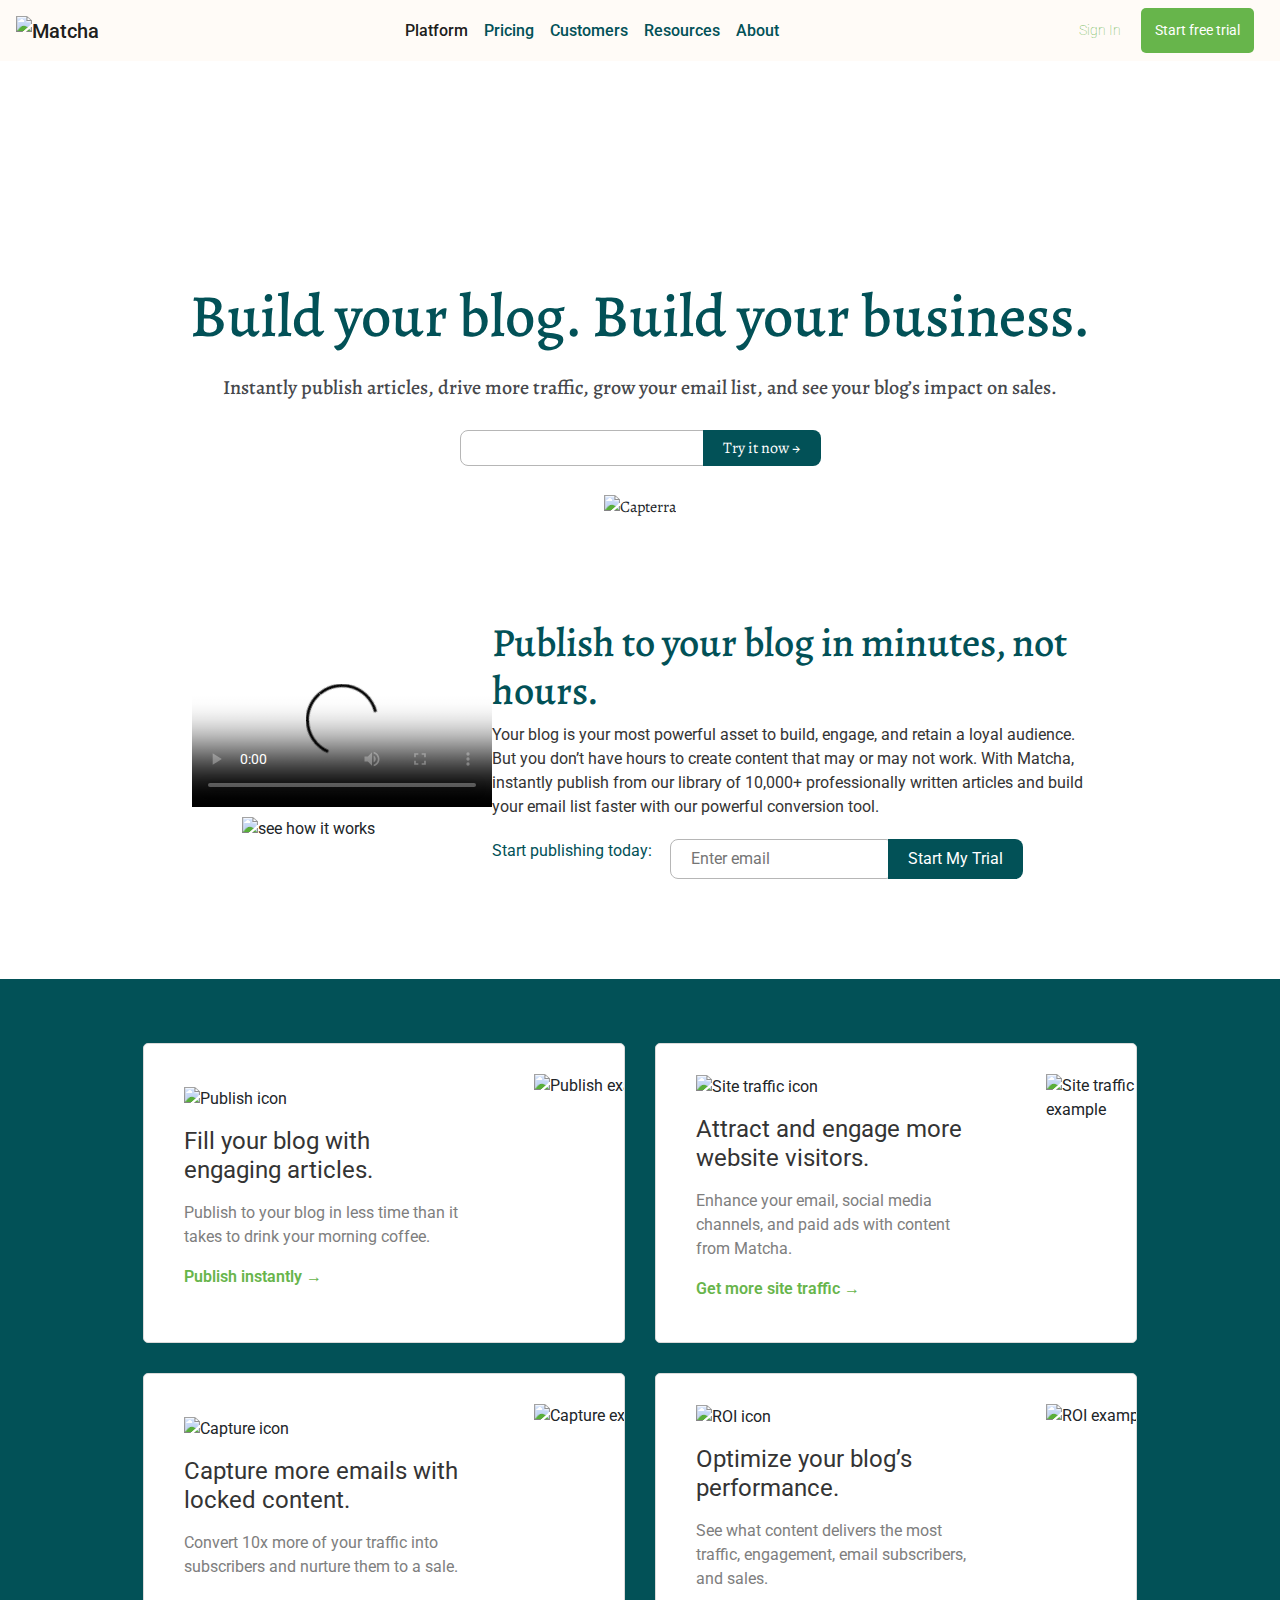
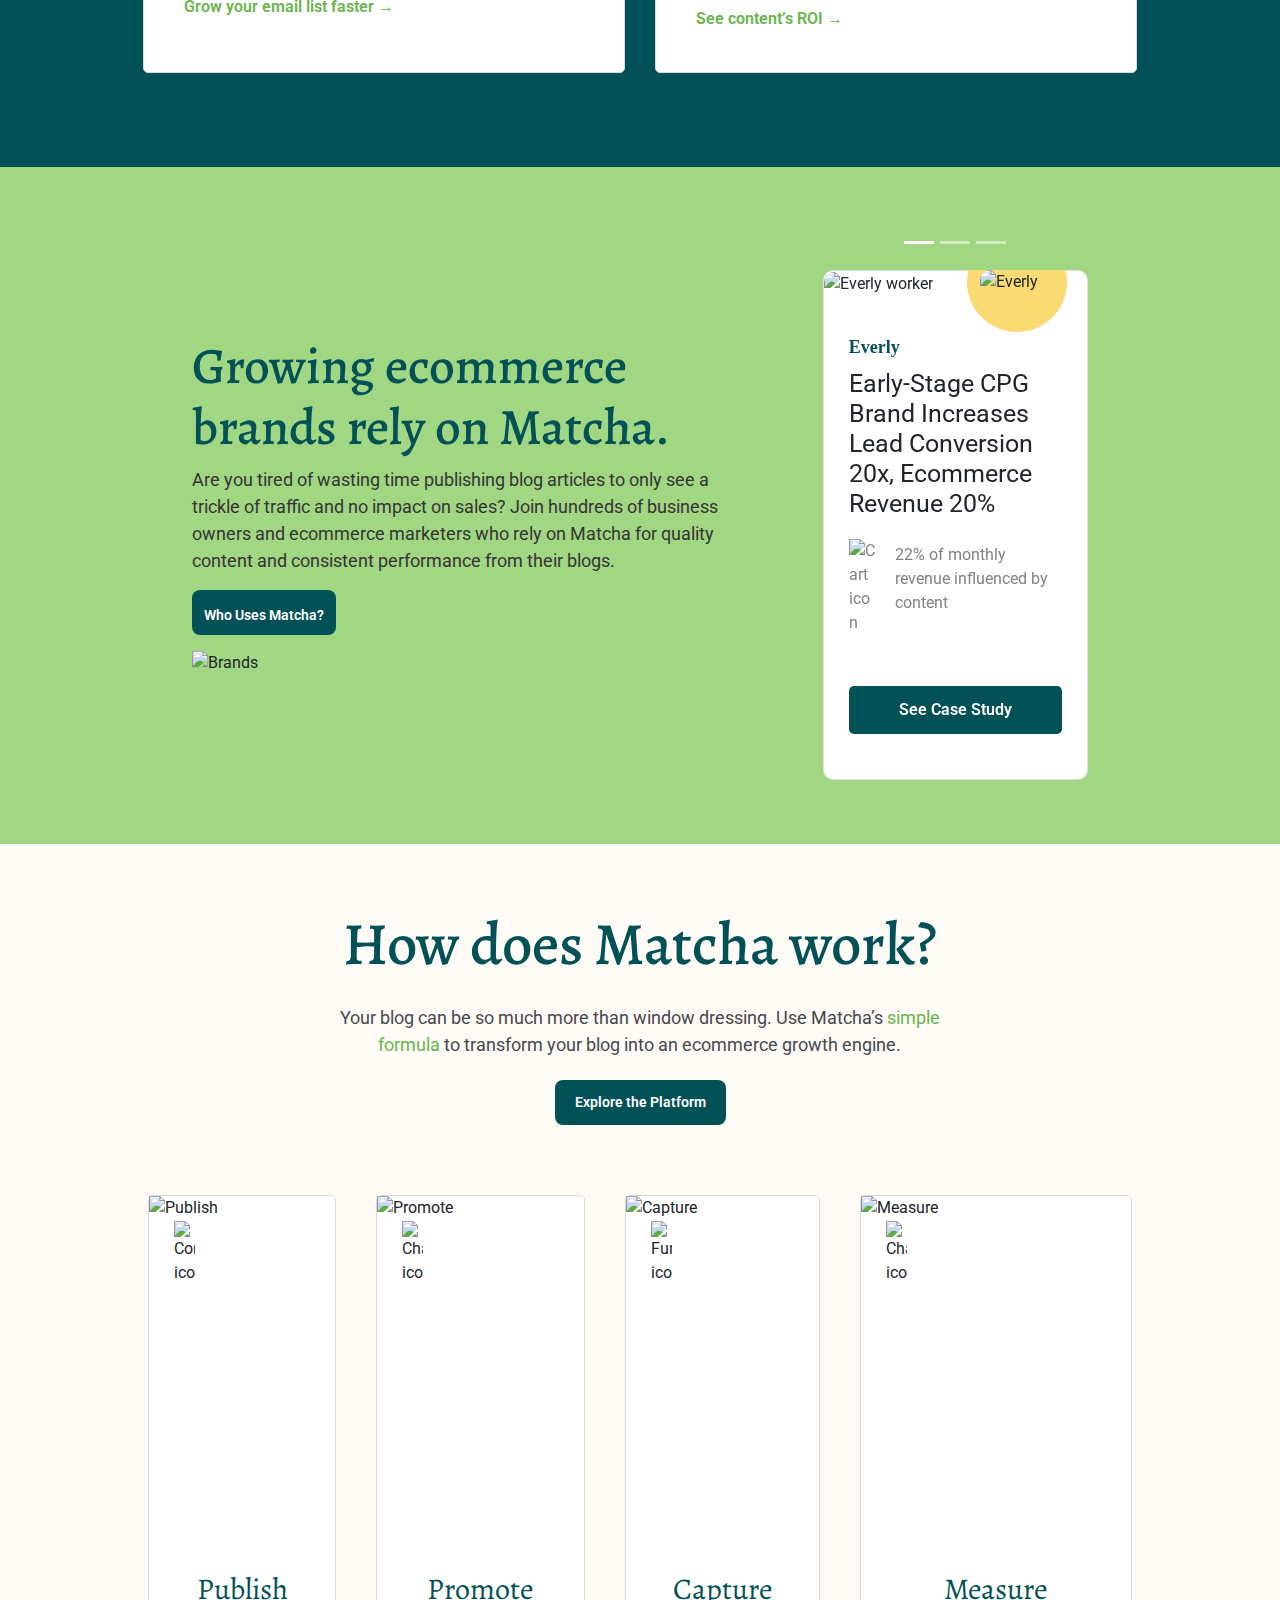
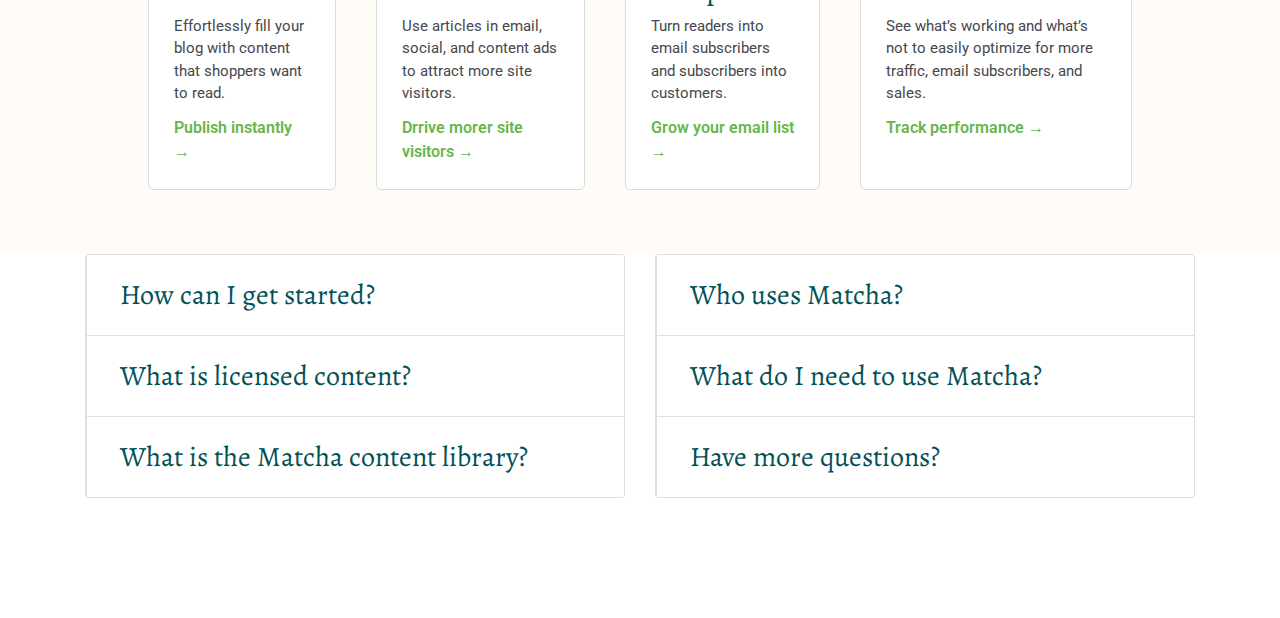
==== commit e028ce3e: "added matcha page with bootstrap components from S6" ====
--- a/index.html
+++ b/index.html
@@ -49,7 +49,7 @@
             <a class="nav-link" href="#">Platform</a>
           </li>
           <li class="nav-item">
-            <a class="nav-link" href="#">Pricing</a>
+            <a class="nav-link" href="pricing.html">Pricing</a>
           </li>
           <li class="nav-item">
             <a class="nav-link" href="#">Customers</a>
@@ -121,7 +121,7 @@
             <p>Start publishing today:</p>
             <div>
               <input class="enter-email" type="text" placeholder="Enter email" />
-              <button class="enter-email">Start My Trial</button>
+              <button class="enter-email" >Start My Trial</button>
             </div>
           </form>
         </article>
@@ -244,27 +244,84 @@
       </article>
 
       <article class="stories-carousel">
-        <div id="carouselExampleFade" class="carousel slide carousel-fade" data-ride="carousel">
+        <div
+          id="carouselExampleIndicators"
+          class="carousel slide"
+          data-ride="carousel"
+        >
+          <ol class="carousel-indicators">
+            <li
+              data-target="#carouselExampleIndicators"
+              data-slide-to="0"
+              class="active"
+            ></li>
+            <li data-target="#carouselExampleIndicators" data-slide-to="1"></li>
+            <li data-target="#carouselExampleIndicators" data-slide-to="2"></li>
+          </ol>
           <div class="carousel-inner">
+            <div class="carousel-item active">
+              <div class="card">
+                <div class="card-media">
+                  <figure>
+                    <img
+                      src="https://getmatcha.com/wp-content/uploads/2019/05/profile-headshot-square.png"
+                      alt="Everly worker"
+                    />
+                  </figure>
+                  <div class="company">
+                    <img
+                      src="https://getmatcha.com/wp-content/uploads/2019/05/everly_logo_blue_v3_x60@2x.png"
+                      alt="Everly"
+                    />
+                  </div>
+                </div>
+                <div class="card-body">
+                  <h4>Everly</h4>
+                  <h3>
+                    Early-Stage CPG Brand Increases Lead Conversion 20x, Ecommerce Revenue
+                    20%
+                  </h3>
+                  <div class="results">
+                    <img
+                      src="https://getmatcha.com/wp-content/themes/getmatcha/img/icon_cart.png"
+                      alt="Cart icon"
+                    />
+                    <p>22% of monthly revenue influenced by content</p>
+                  </div>
+                </div>
+                <div class="card-footer">
+                  <button>See Case Study</button>
+                </div>
+              </div>
+            </div>
             <div class="carousel-item">
               <div class="card">
                 <div class="card-media">
                   <figure>
-                    <img src="https://getmatcha.com/wp-content/uploads/2019/05/profile-headshot-square.png" alt="Everly worker">
+                    <img
+                      src="https://getmatcha.com/wp-content/uploads/2019/08/0.jpg"
+                      alt="Seato Summit worker"
+                    />
                   </figure>
                   <div class="company">
-                    <img src="https://getmatcha.com/wp-content/uploads/2019/05/everly_logo_blue_v3_x60@2x.png" alt="Everly">
+                    <img
+                      src="https://getmatcha.com/wp-content/uploads/2019/08/SeatoSummitLogo.png"
+                      alt="Seato Summit Logo"
+                    />
                   </div>
                 </div>
                 <div class="card-body">
-                  <h4>Everly</h4>
+                  <h4>Sea to Summit</h4>
                   <h3>
-                    Early-Stage CPG Brand Increases Lead Conversion 20x,
-                    Ecommerce Revenue 20%
+                    Sea to Summit’s Ecommerce Site Traffic Climbs 189%, New Subscribers
+                    820%
                   </h3>
                   <div class="results">
-                    <img src="https://getmatcha.com/wp-content/themes/getmatcha/img/icon_cart.png" alt="Cart icon">
-                    <p>22% of monthly revenue influenced by content</p>
+                    <img
+                      src="https://getmatcha.com/wp-content/themes/getmatcha/img/icon_audiences.png"
+                      alt="Audience icon"
+                    />
+                    <p>500% increase in traffic from social media</p>
                   </div>
                 </div>
                 <div class="card-footer">
@@ -276,36 +333,16 @@
               <div class="card">
                 <div class="card-media">
                   <figure>
-                    <img src="https://getmatcha.com/wp-content/uploads/2019/08/0.jpg" alt="Seato Summit worker">
+                    <img
+                      src="https://getmatcha.com/wp-content/uploads/2019/06/matt-and-margaret_headshot.png"
+                      alt="Mambe workers"
+                    />
                   </figure>
                   <div class="company">
-                    <img src="https://getmatcha.com/wp-content/uploads/2019/08/SeatoSummitLogo.png" alt="Seato Summit Logo">
-                  </div>
-                </div>
-                <div class="card-body">
-                  <h4>Sea to Summit</h4>
-                  <h3>
-                    Sea to Summit’s Ecommerce Site Traffic Climbs 189%, New
-                    Subscribers 820%
-                  </h3>
-                  <div class="results">
-                    <img src="https://getmatcha.com/wp-content/themes/getmatcha/img/icon_audiences.png" alt="Audience icon">
-                    <p>500% increase in traffic from social media</p>
-                  </div>
-                </div>
-                <div class="card-footer">
-                  <button>See Case Study</button>
-                </div>
-              </div>
-            </div>
-            <div class="carousel-item active">
-              <div class="card">
-                <div class="card-media">
-                  <figure>
-                    <img src="https://getmatcha.com/wp-content/uploads/2019/06/matt-and-margaret_headshot.png" alt="Mambe workers">
-                  </figure>
-                  <div class="company">
-                    <img src="https://getmatcha.com/wp-content/uploads/2019/06/mambe-logo-1.png" alt="Mambe">
+                    <img
+                      src="https://getmatcha.com/wp-content/uploads/2019/06/mambe-logo-1.png"
+                      alt="Mambe"
+                    />
                   </div>
                 </div>
                 <div class="card-body">
@@ -314,7 +351,10 @@
                     How Mambe Increased Conversions by 327%, Reduced CPL by 60%
                   </h3>
                   <div class="results">
-                    <img src="https://getmatcha.com/wp-content/themes/getmatcha/img/icon_target.png" alt="Target icon">
+                    <img
+                      src="https://getmatcha.com/wp-content/themes/getmatcha/img/icon_target.png"
+                      alt="Target icon"
+                    />
                     <p>+327% more popup conversions at a 60% lower cost</p>
                   </div>
                 </div>
@@ -324,19 +364,24 @@
               </div>
             </div>
           </div>
-          <a class="carousel-control-prev" href="#carouselExampleFade" role="button" data-slide="prev">
+          <a
+            class="carousel-control-prev"
+            href="#carouselExampleIndicators"
+            role="button"
+            data-slide="prev"
+          >
             <span class="carousel-control-prev-icon" aria-hidden="true"></span>
             <span class="sr-only">Previous</span>
           </a>
-          <a class="carousel-control-next" href="#carouselExampleFade" role="button" data-slide="next">
+          <a
+            class="carousel-control-next"
+            href="#carouselExampleIndicators"
+            role="button"
+            data-slide="next"
+          >
             <span class="carousel-control-next-icon" aria-hidden="true"></span>
             <span class="sr-only">Next</span>
           </a>
-          <ol class="carousel-indicators">
-            <li data-target="#carouselExampleFade" data-slide-to="0" class=""></li>
-            <li data-target="#carouselExampleFade" data-slide-to="1" class=""></li>
-            <li data-target="#carouselExampleFade" data-slide-to="2" class="active"></li>
-          </ol>
         </div>
       </article>
 
@@ -407,6 +452,218 @@
             <a href="#">Track performance →</a>
           </div>
         </article>
+      </div>
+    </section>
+
+    <section class="faq">
+      <div class="container">
+        <div class="row">
+          <div class="col">
+            <div class="accordion" id="first-column-accordion">
+              <div class="card">
+                <div class="card-header" id="get-started-heading">
+                  <h2 class="mb-0">
+                    <button
+                      class="btn btn-link"
+                      type="button"
+                      data-toggle="collapse"
+                      data-target="#get-started-collapse"
+                      aria-expanded="false"
+                      aria-controls="get-started-collapse"
+                    >
+                      How can I get started?
+                    </button>
+                  </h2>
+                </div>
+          
+                <div
+                  id="get-started-collapse"
+                  class="collapse"
+                  aria-labelledby="get-started-heading"
+                  data-parent="#first-column-accordion"
+                >
+                  <div class="card-body">
+                    Getting started is easy! Simply
+                    <a href="#">create a free account</a> to start using the Platform and
+                    exploring the library. Want to start publishing? When you click the
+                    “Publish” button on a piece of licensed content, you’ll be prompted to
+                    input your credit card information before continuing. Questions?
+                    <a href="#">Reach out to our customer support team for assistance!</a>
+                  </div>
+                </div>
+              </div>
+              <div class="card">
+                <div class="card-header" id="license-content-heading">
+                  <h2 class="mb-0">
+                    <button
+                      class="btn btn-link collapsed"
+                      type="button"
+                      data-toggle="collapse"
+                      data-target="#license-content-collapse"
+                      aria-expanded="false"
+                      aria-controls="license-content-collapse"
+                    >
+                      What is licensed content?
+                    </button>
+                  </h2>
+                </div>
+                <div
+                  id="license-content-collapse"
+                  class="collapse"
+                  aria-labelledby="license-content-heading"
+                  data-parent="#first-column-accordion"
+                >
+                  <div class="card-body">
+                    Licensed content, sometimes called syndicated content, is content
+                    produced by a professional publisher that can be legally licensed for
+                    use on your own website with no SEO penalty.
+                    <a href="#">Learn more</a>. The Matcha library leverages licensed
+                    content to provide you with a low-cost supply of professionally
+                    written articles that are proven to be engaging. It eliminates the
+                    headache and time of producing your own blog articles, allowing you to
+                    get back to more pressing matters. When we say, “professional
+                    publishers”, we mean it. Currently, our library includes articles from
+                    the following publishers: Oxygen Magazine, Better Nutrition, Popular
+                    Science, Field & Stream, Coach, RootsRated, Business2Community,
+                    MoneyNing, YourMoneyGeek Working Mother, Clean Eating, and Healthy
+                    Moms Magazine.
+                  </div>
+                </div>
+              </div>
+              <div class="card">
+                <div class="card-header" id="library-content-heading">
+                  <h2 class="mb-0">
+                    <button
+                      class="btn btn-link collapsed"
+                      type="button"
+                      data-toggle="collapse"
+                      data-target="#library-content-collapse"
+                      aria-expanded="false"
+                      aria-controls="library-content-collapse"
+                    >
+                      What is the Matcha content library?
+                    </button>
+                  </h2>
+                </div>
+                <div
+                  id="library-content-collapse"
+                  class="collapse"
+                  aria-labelledby="library-content-heading"
+                  data-parent="#first-column-accordion"
+                >
+                  <div class="card-body">
+                    Matcha offers a library of more than 10,000 articles with photography
+                    and written by high-quality third-party publishers. You can publish an
+                    article from the library to your blog in a matter of minutes. In 2018
+                    alone, our articles garnered 8.9 million website visits for our
+                    customers. The data shows that readers find the articles engaging and
+                    perform as well or better than custom articles. You can see the study
+                    <a href="#">here</a>. Every week, we are bringing in hundreds of new
+                    articles to our library. Our library publishers include: Oxygen
+                    Magazine, Better Nutrition, Popular Science, Field & Stream, Coach,
+                    RootsRated, Business2Community, MoneyNing, YourMoneyGeek Working
+                    Mother, Clean Eating, and Healthy Moms Magazine.
+                </div>
+              </div>
+            </div>
+          </div>
+        </div>
+        <div class="col">
+          <div class="accordion" id="second-column-accordion">
+            <div class="card">
+              <div class="card-header" id="who-uses-heading">
+                <h2 class="mb-0">
+                  <button
+                    class="btn btn-link"
+                    type="button"
+                    data-toggle="collapse"
+                    data-target="#who-uses-collapse"
+                    aria-expanded="false"
+                    aria-controls="who-uses-collapse"
+                  >
+                    Who uses Matcha?
+                  </button>
+                </h2>
+              </div>
+        
+              <div
+                id="who-uses-collapse"
+                class="collapse"
+                aria-labelledby="who-uses-heading"
+                data-parent="#second-column-accordion"
+              >
+                <div class="card-body">
+                  Hundreds of growing and established B2C and B2B brands use Matcha on
+                  their ecommerce site. Matcha is specifically built for companies that
+                  are selling on their website direct-to-consumer and will help you to
+                  grow and engage your audience. We work with companies in the outdoor &
+                  travel, food & beverage, CPG, home & family, beauty & fashion,
+                  apparel, fitness, and health & wellness industries, as well as with
+                  B2B businesses in the marketing industry. You can see more about our
+                  customers <a href="#">here</a>.
+                </div>
+              </div>
+            </div>
+            <div class="card">
+              <div class="card-header" id="what-do-i-need-heading">
+                <h2 class="mb-0">
+                  <button
+                    class="btn btn-link collapsed"
+                    type="button"
+                    data-toggle="collapse"
+                    data-target="#what-do-i-need-collapse"
+                    aria-expanded="false"
+                    aria-controls="what-do-i-need-collapse"
+                  >
+                    What do I need to use Matcha?
+                  </button>
+                </h2>
+              </div>
+              <div
+                id="what-do-i-need-collapse"
+                class="collapse"
+                aria-labelledby="what-do-i-need-heading"
+                data-parent="#second-column-accordion"
+              >
+                <div class="card-body">
+                  As long as you have a blog set up on your website, you can begin
+                  publishing to Matcha and making data-driven decisions with content
+                  analytics. We integrate directly with WordPress and Shopify to make
+                  publishing even faster, but a WordPress or Shopify blog is not
+                  required. If you don’t have a blog on your site, they’re typically
+                  easy to set up.
+                  <a href="#">Contact us</a> to learn more.
+                </div>
+              </div>
+            </div>
+            <div class="card">
+              <div class="card-header" id="more-question-heading">
+                <h2 class="mb-0">
+                  <button
+                    class="btn btn-link collapsed"
+                    type="button"
+                    data-toggle="collapse"
+                    data-target="#more-question-collapse"
+                    aria-expanded="false"
+                    aria-controls="more-question-collapse"
+                  >
+                    Have more questions?
+                  </button>
+                </h2>
+              </div>
+              <div
+                id="more-question-collapse"
+                class="collapse"
+                aria-labelledby="more-question-heading"
+                data-parent="#second-column-accordion"
+              >
+                <div class="card-body">
+                  <a href="#">Contact us</a>! We’re happy to help.
+                </div>
+              </div>
+            </div>
+          </div>
+        </div>
       </div>
     </section>
 
--- a/static/css/styles.css
+++ b/static/css/styles.css
@@ -151,6 +151,10 @@
     border: 0;
     border-radius: 5px;
 }
+
+.banner > img {
+    margin-top: 1.8em;
+}
   
 .publish h3 {
     font-family: "Alegreya", serif;
@@ -395,8 +399,8 @@
   
 .success-stories .stories-carousel .card .card-footer {
     margin-bottom: 20px;
-    background-color: unset;
-    border-top: unset;
+    background-color: transparent;
+    border-color: transparent;
 }
   
 .success-stories .stories-carousel .card .card-footer button {
@@ -409,6 +413,10 @@
     width: 100%;
 }
 
+.success-stories .stories-carousel figure {
+    margin-top: 0;
+}
+
 
 @media (max-width: 575px) {
 
@@ -462,6 +470,37 @@
   
     .publish > form > div > input {
       width: 65%;
+    }
+}
+
+@media (max-width: 575px) {
+    /** Estilos de portada principal y sección de publicidad */
+    .success-stories {
+        flex-direction: column;
+    }
+    .success-stories .overview {
+        padding-left: 0;
+        padding-right: 0;
+    }
+    .success-stories .overview h2 {
+        font-size: 30px;
+        line-height: 40px;
+        margin-top: 25px;
+        margin-bottom: 25px;
+    }
+}
+
+@media (max-width: 575px) {
+    /** Estilos de portada principal y sección de publicidad */
+    .how-does-it-work .steps {
+        flex-direction: column;
+    }
+
+    .how-does-it-work .steps .card-step {
+        margin-top: 10px;
+        margin-bottom: 10px;
+        margin-left: 0px;
+        margin-right: 0px;
     }
 }
 
@@ -586,3 +625,27 @@
 /* ------------------------------ */
 
 
+.faq {
+    background-color: white;
+    padding-bottom: 120px;
+  }
+  
+  .faq h2 {
+    color: #025157;
+    font-family: "Alegreya", serif;
+    margin-bottom: 60px;
+  }
+  
+  .faq .card-header {
+    background-color: white;
+    border-left: 1px solid rgba(0, 0, 0, 0.125);
+  }
+  
+  .faq .card-header h2 > button {
+    color: #025157;
+    font-size: 28px;
+  }
+  
+  .faq .card .card-body a {
+    color: #6abf4b;
+  }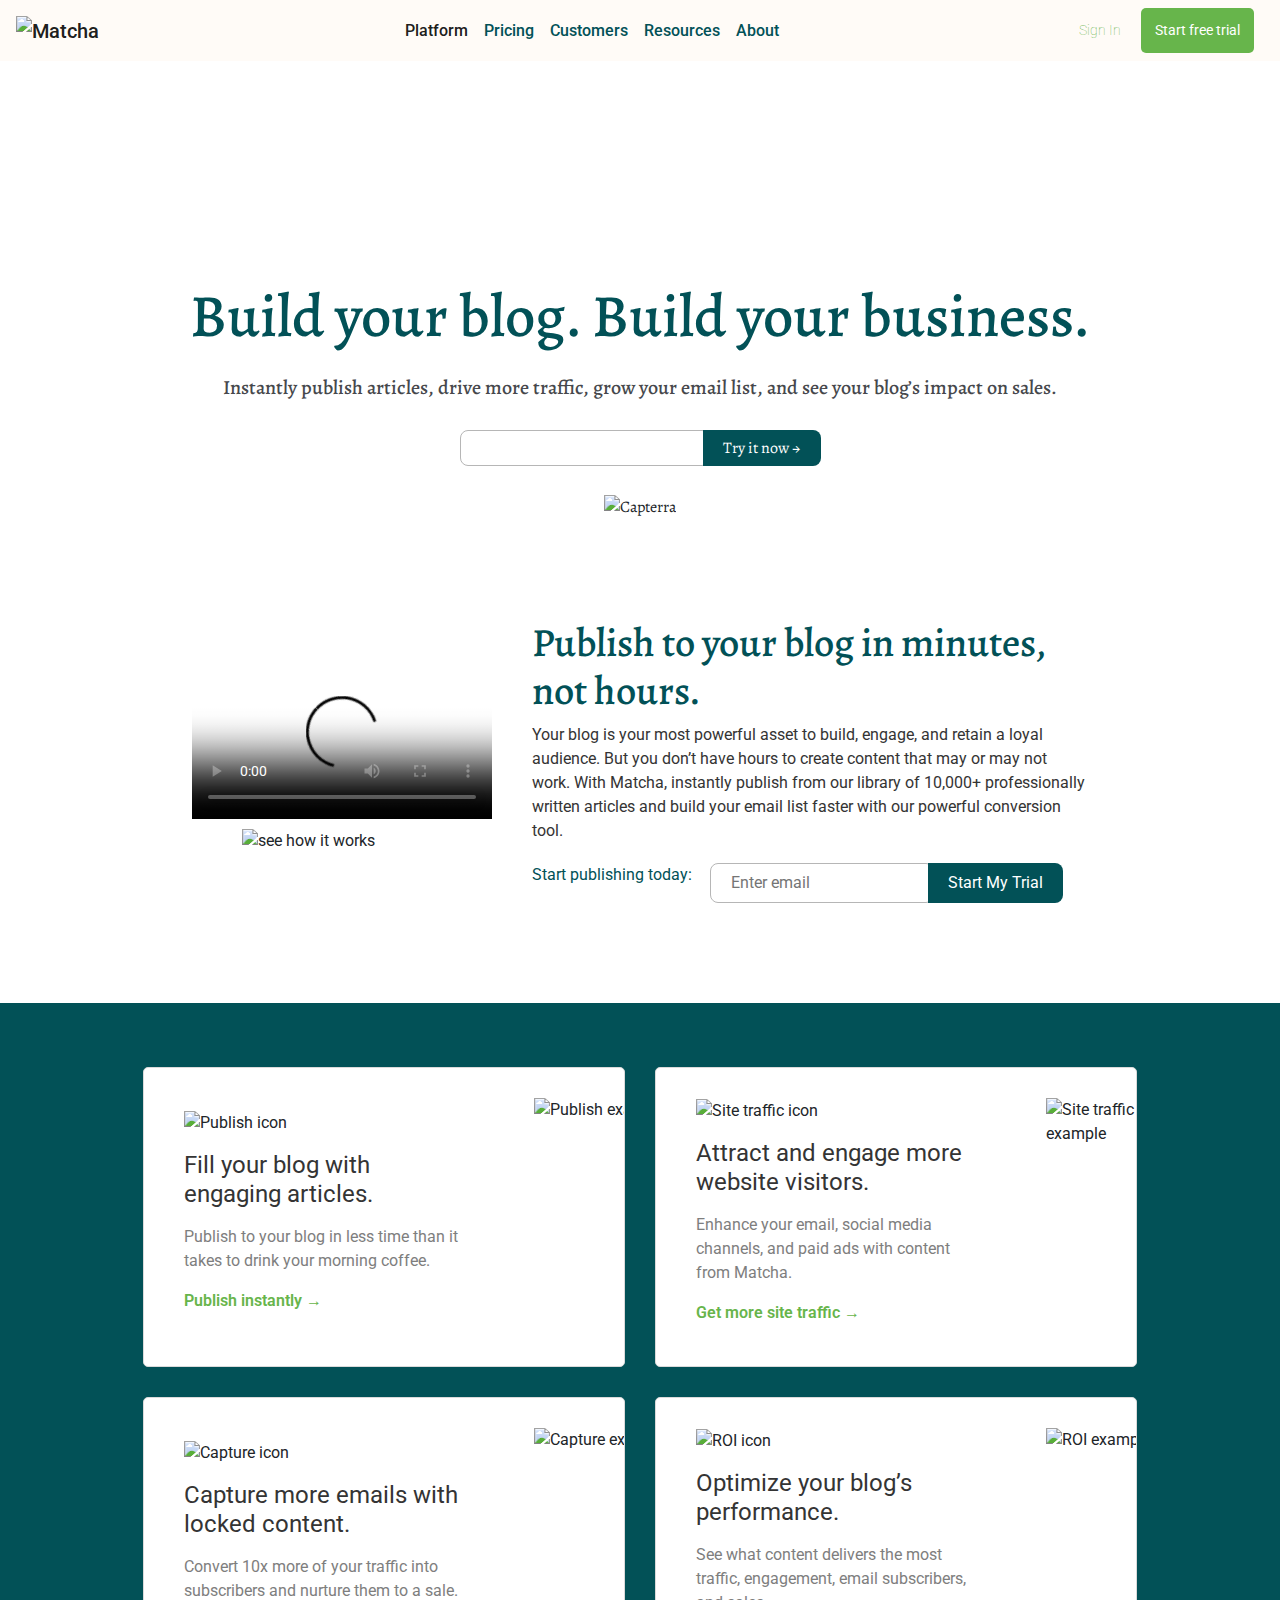
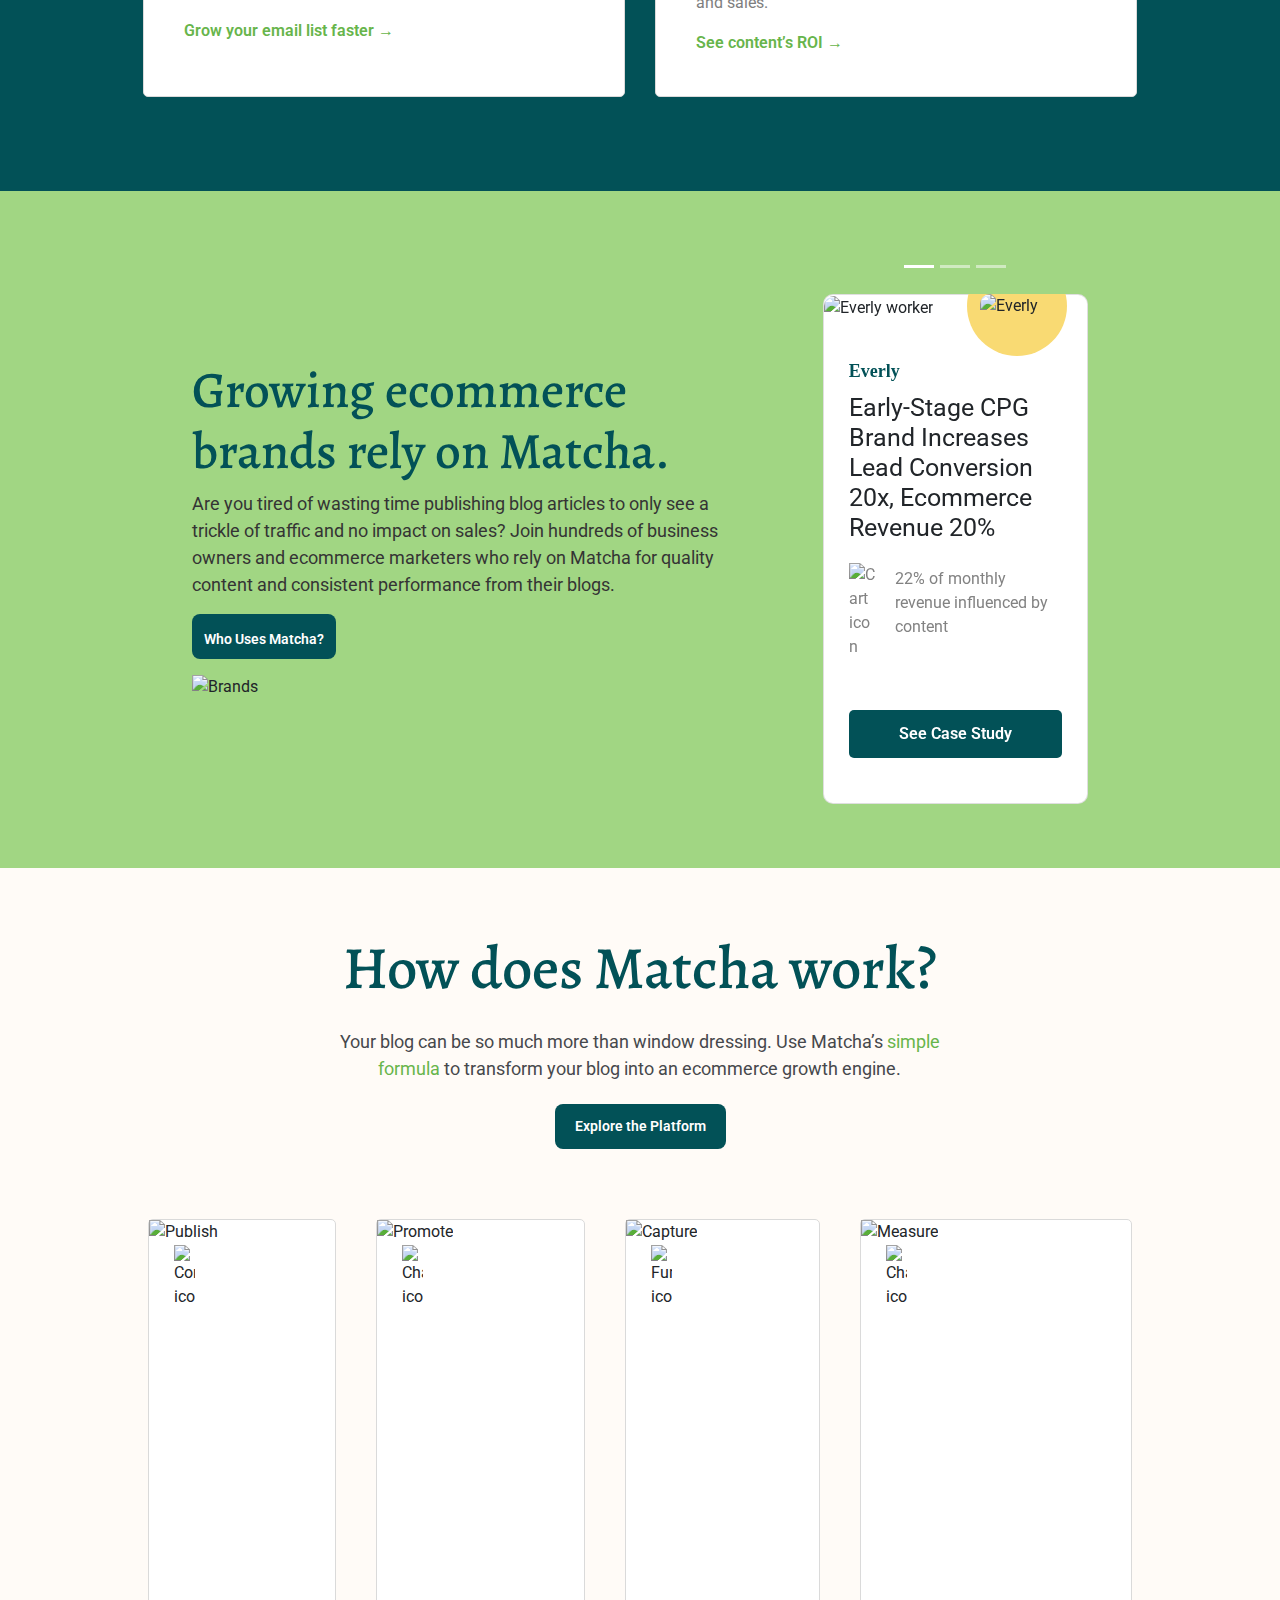
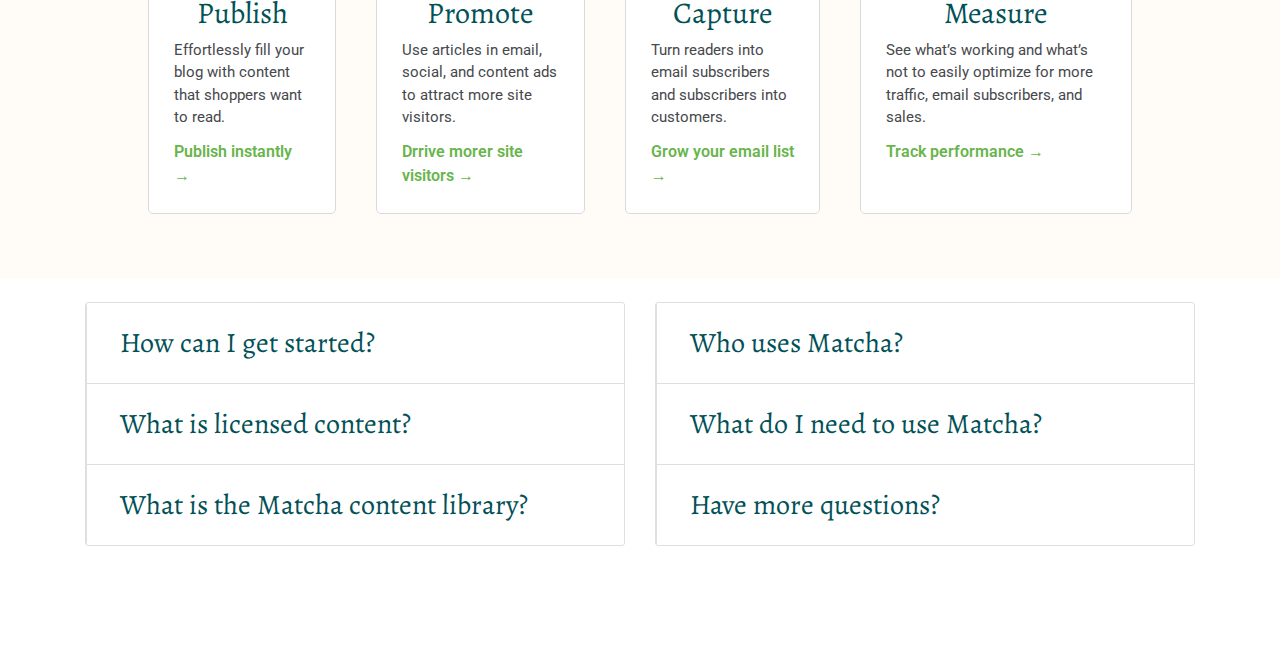
==== commit 29cd2c19: "apply fixes and improvements in index and styles" ====
--- a/index.html
+++ b/index.html
@@ -18,6 +18,7 @@
   />
 
   <link href="static/css/styles.css" type="text/css" rel="stylesheet">
+  <!-- <link href="static/css/output.css" type="text/css" rel="stylesheet"> -->
 
   </head>
   <body>
@@ -456,7 +457,7 @@
     </section>
 
     <section class="faq">
-      <div class="container">
+      <div class="container mt-4">
         <div class="row">
           <div class="col">
             <div class="accordion" id="first-column-accordion">
--- a/static/css/styles.css
+++ b/static/css/styles.css
@@ -5,7 +5,7 @@
 }
 
 body {
-    /*background-color: #8d8d8d;*/
+    /* background-color: #8d8d8d; */
 }
 
 h1 {
@@ -22,28 +22,35 @@
     margin-bottom: 30px;
 }
 
-/* overlay Bootstrap */
-/* ----------------------------------------------------------------------------- */
-
-.navbar-light .nav-item .nav-link {
-    color: #025157;
-}
-
-.navbar-light .navbar-toggler {
-    border-color: #025157;
-}
-
-.navbar-light .navbar-toggler-icon {
-    background-image: url("data:image/svg+xml,%3csvg xmlns='http://www.w3.org/2000/svg' width='30' height='30' viewBox='0 0 30 30'%3e%3cpath stroke='rgb(3, 81, 77)' stroke-linecap='round' stroke-miterlimit='10' stroke-width='2' d='M4 7h22M4 15h22M4 23h22'/%3e%3c/svg%3e");
-}
-
-/* ----------------------------------------------------------------------------- */
-
 button {
     background-color: #025157;
     color: #fff;
     border: none;
     padding: 6px 20px;
+}
+
+main {
+    margin-top: 280px;
+    text-align: center;
+}
+
+main > * {
+    font-family: 'Alegreya', sans-serif;
+}
+
+/* overlay Bootstrap */
+/* ----------------------------------------------------------------------------- */
+
+.navbar-light .nav-item .nav-link {
+    color: #025157;
+}
+
+.navbar-light .navbar-toggler {
+    border-color: #025157;
+}
+
+.navbar-light .navbar-toggler-icon {
+    background-image: url("data:image/svg+xml,%3csvg xmlns='http://www.w3.org/2000/svg' width='30' height='30' viewBox='0 0 30 30'%3e%3cpath stroke='rgb(3, 81, 77)' stroke-linecap='round' stroke-miterlimit='10' stroke-width='2' d='M4 7h22M4 15h22M4 23h22'/%3e%3c/svg%3e");
 }
 
 /* ----------------------------------------------------------------------------- */
@@ -97,15 +104,6 @@
     vertical-align: middle;
     height: 100%;
     line-height: 45px;
-}
-
-main {
-    margin-top: 280px;
-    text-align: center;
-}
-
-main > * {
-    font-family: 'Alegreya', sans-serif;
 }
 
 .logo > img {
@@ -155,7 +153,11 @@
 .banner > img {
     margin-top: 1.8em;
 }
-  
+
+.publish {
+    margin-left: 2.5em;
+}
+
 .publish h3 {
     font-family: "Alegreya", serif;
     font-size: 40px;
@@ -628,24 +630,24 @@
 .faq {
     background-color: white;
     padding-bottom: 120px;
-  }
-  
-  .faq h2 {
+}
+  
+.faq h2 {
     color: #025157;
     font-family: "Alegreya", serif;
     margin-bottom: 60px;
-  }
-  
-  .faq .card-header {
+}
+  
+.faq .card-header {
     background-color: white;
     border-left: 1px solid rgba(0, 0, 0, 0.125);
-  }
-  
-  .faq .card-header h2 > button {
+}
+  
+.faq .card-header h2 > button {
     color: #025157;
     font-size: 28px;
-  }
-  
-  .faq .card .card-body a {
+}
+  
+.faq .card .card-body a {
     color: #6abf4b;
-  }+}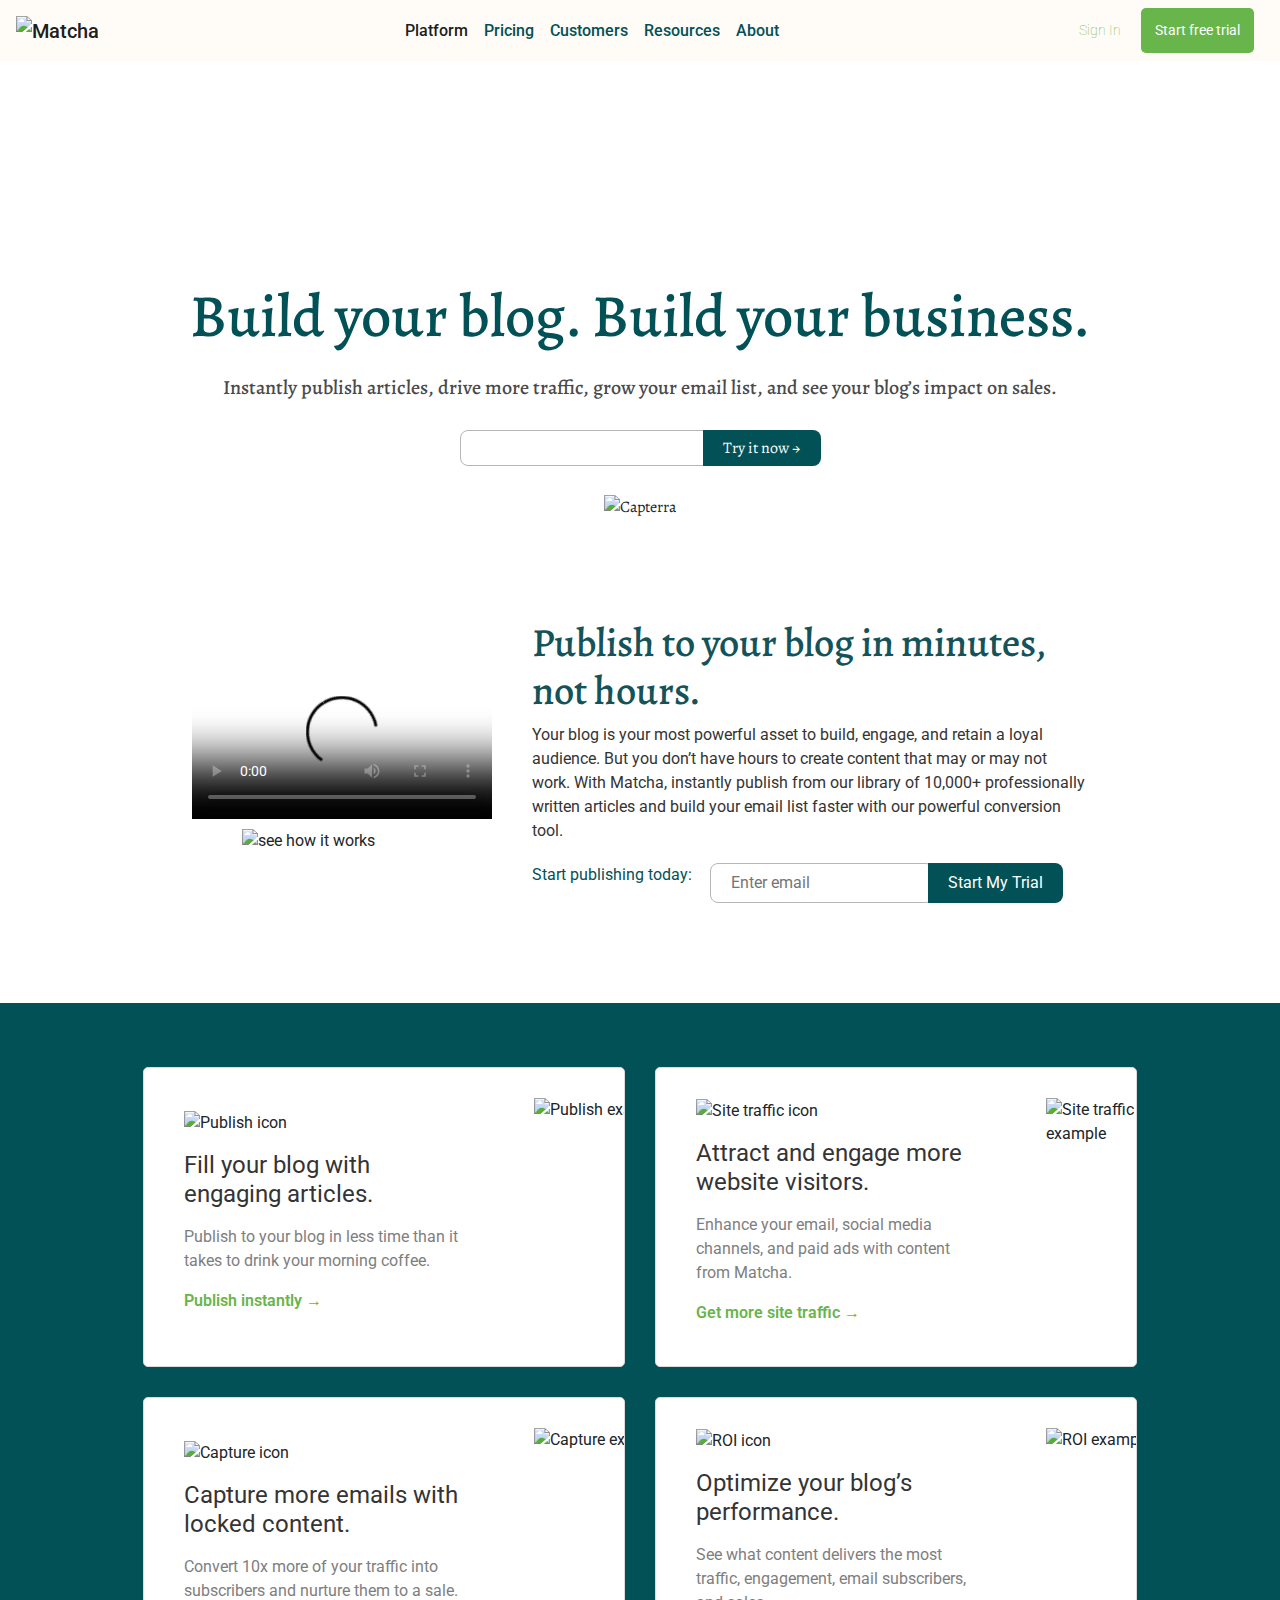
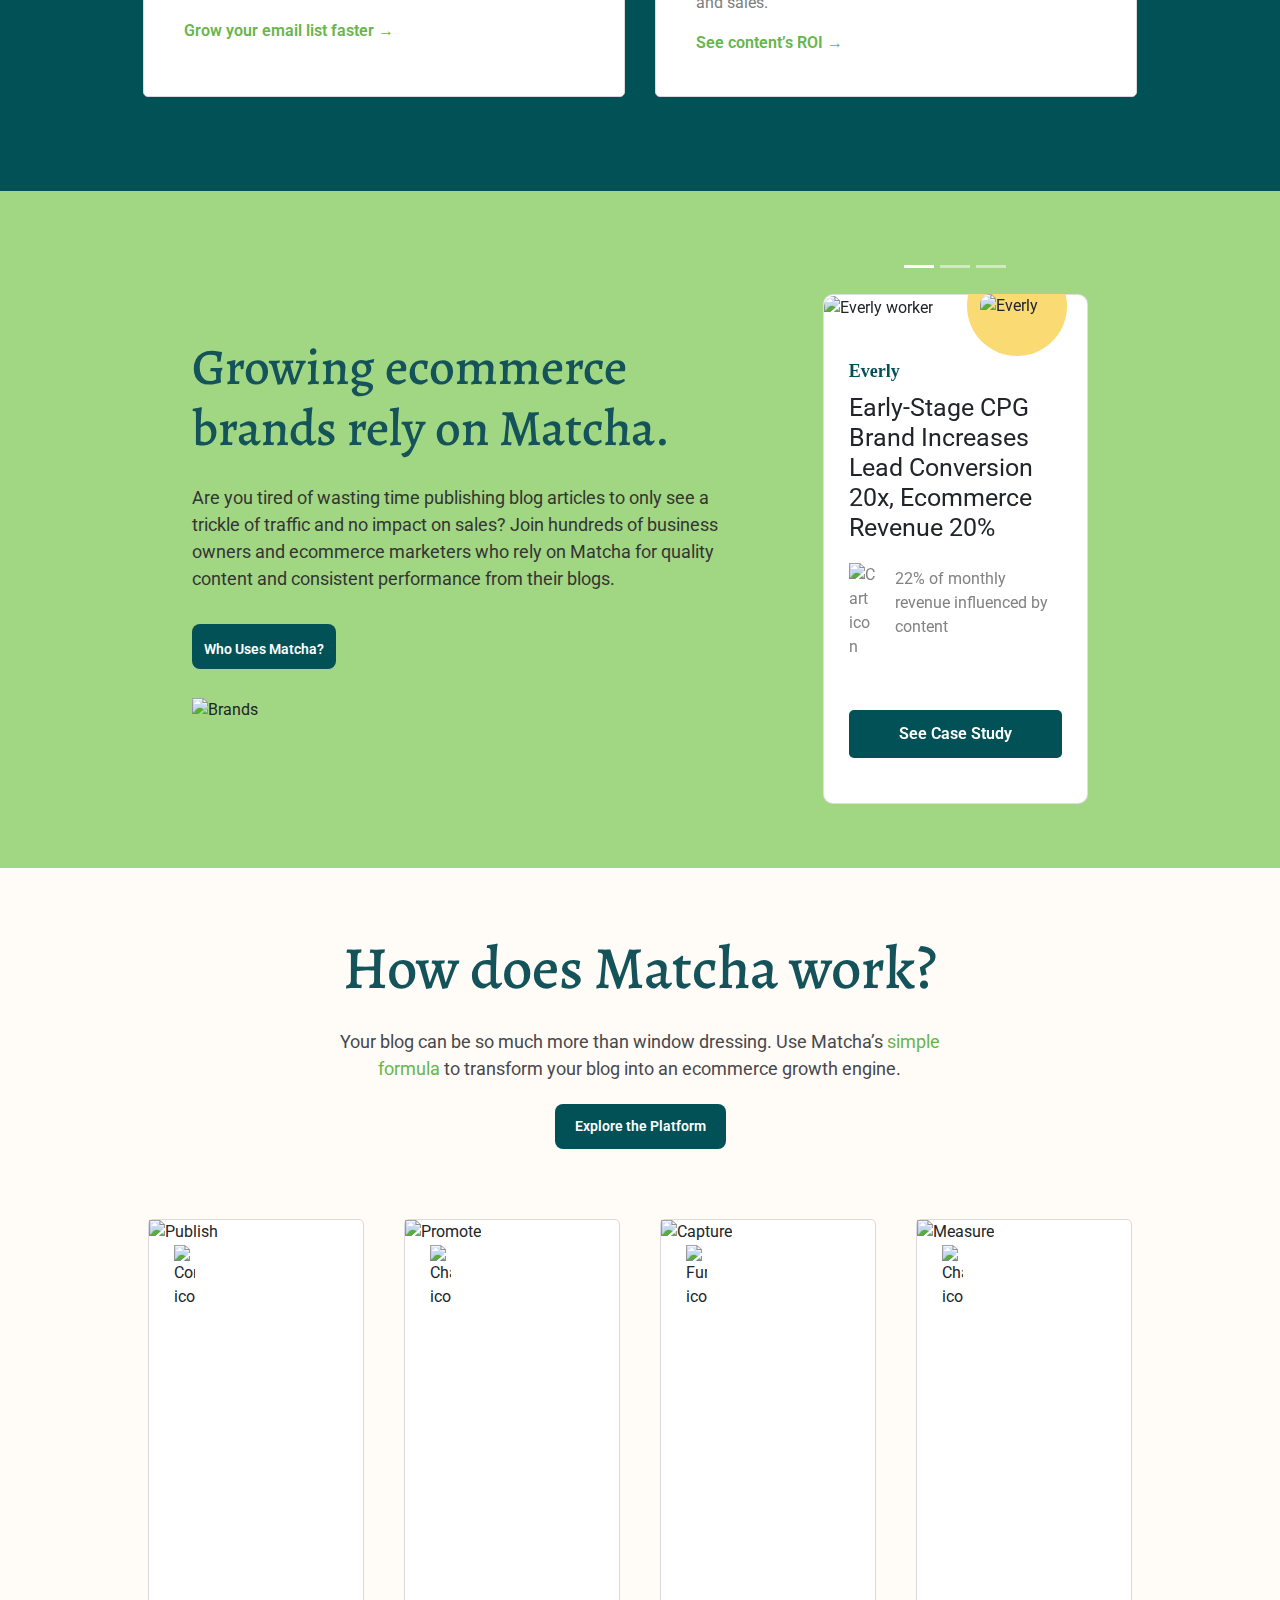
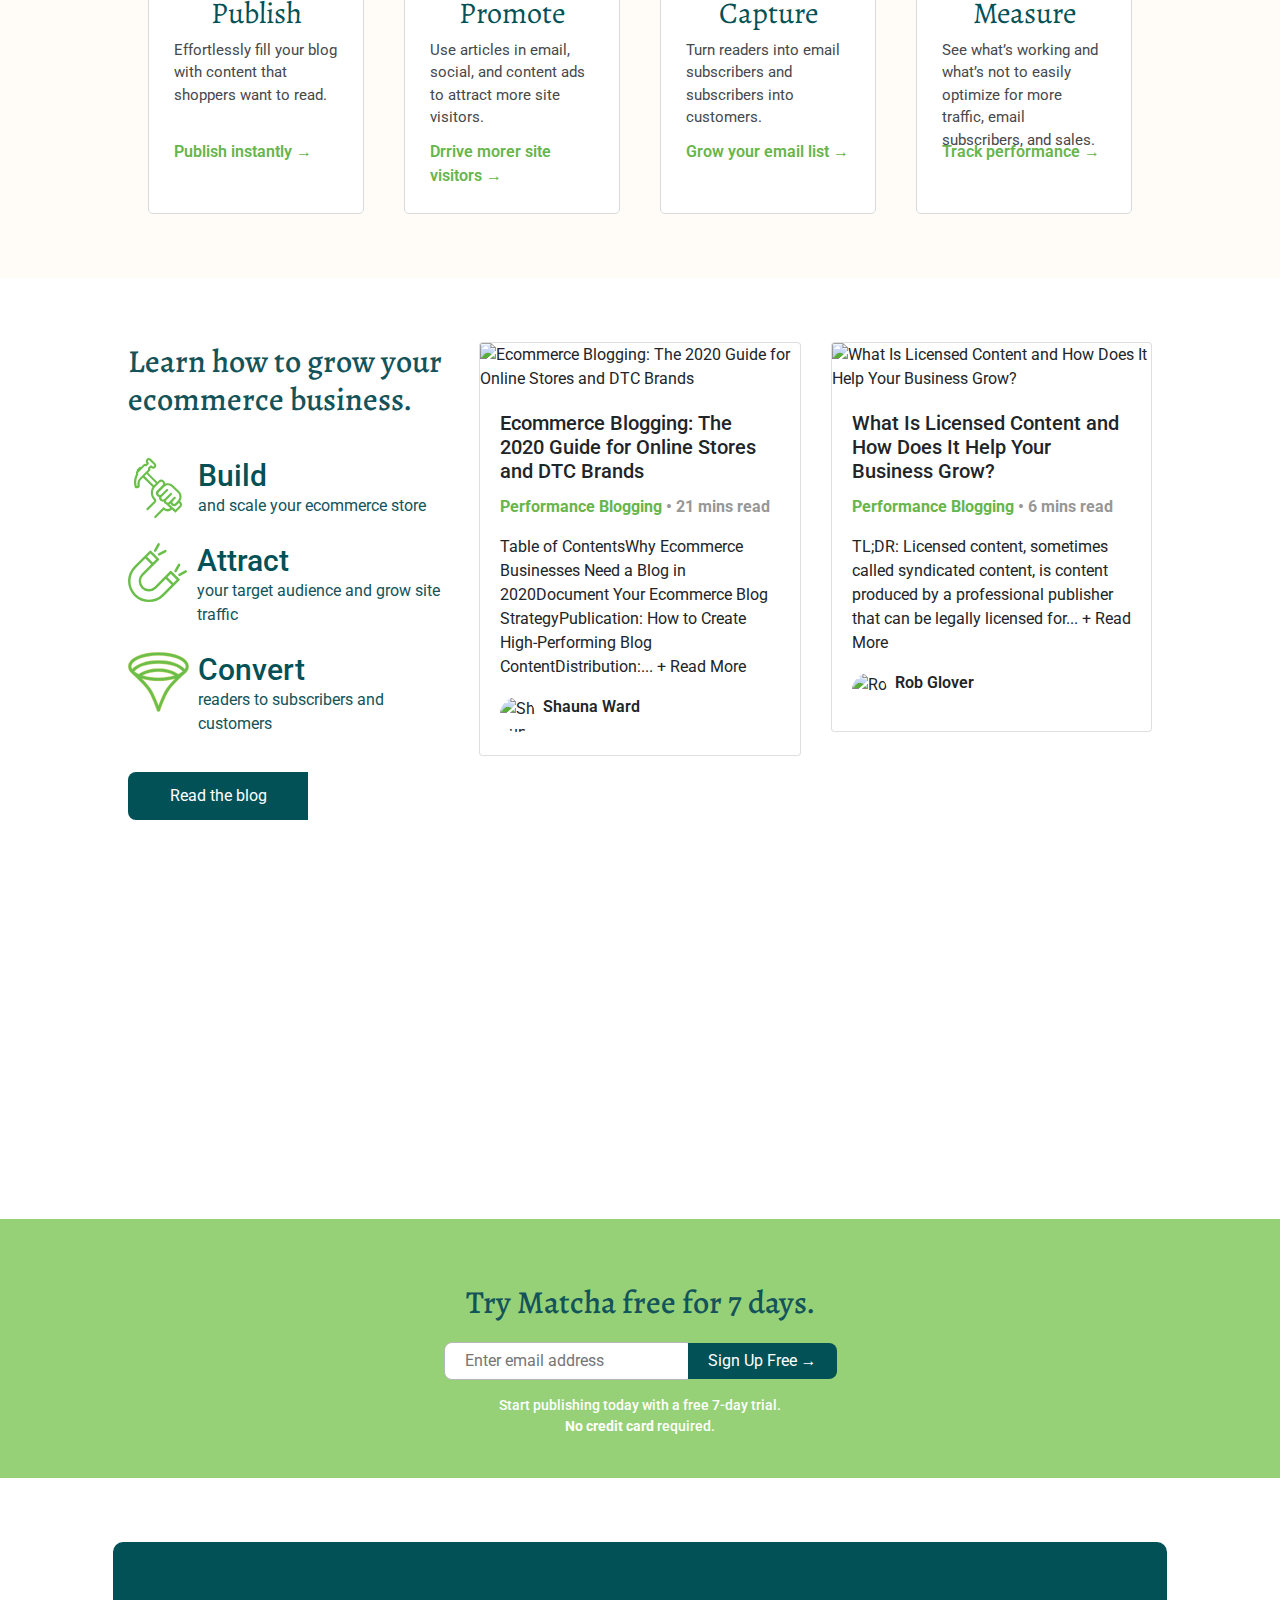
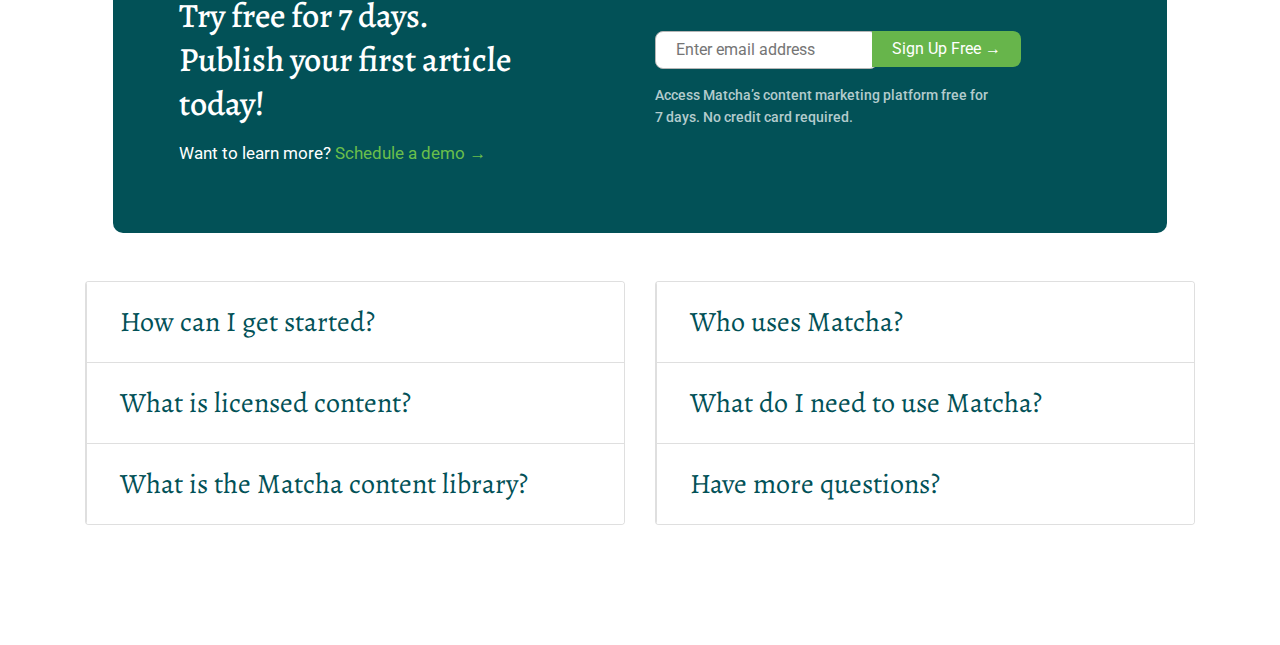
==== commit b1666dda: "added final code to deliver" ====
--- a/index.html
+++ b/index.html
@@ -456,8 +456,142 @@
       </div>
     </section>
 
-    <section class="faq">
-      <div class="container mt-4">
+
+    <section class="container blog">
+      <div class="row">
+        <div class="col">
+          <h2 class="title">Learn how to grow your ecommerce business.</h2>
+          <article class="process-list">
+            <div class="process d-flex">
+              <div class="process-icon">
+                <img src="./static/icons/build.svg" alt="Build icon" />
+              </div>
+              <div class="process-description">
+                <h3>Build</h3>
+                <p>and scale your ecommerce store</p>
+              </div>
+            </div>
+            <div class="process d-flex">
+              <div class="process-icon">
+                <img src="./static/icons/attract.svg" alt="Attract icon" />
+              </div>
+              <div class="process-description">
+                <h3>Attract</h3>
+                <p>your target audience and grow site traffic</p>
+              </div>
+            </div>
+            <div class="process d-flex">
+              <div class="process-icon">
+                <img src="./static/icons/convert.svg" alt="Convert icon" />
+              </div>
+              <div class="process-description">
+                <h3>Convert</h3>
+                <p>readers to subscribers and customers</p>
+              </div>
+            </div>
+          </article>
+          <button>Read the blog</button>
+        </div>
+        <div class="col">
+          <div class="card">
+            <img
+              src="https://getmatcha.com/wp-content/uploads/2019/03/david-marcu-114194-1052x699.jpg"
+              class="card-img-top"
+              alt="Ecommerce Blogging: The 2020 Guide for Online Stores and DTC Brands"
+            />
+            <div class="card-body">
+              <h5 class="card-title">
+                Ecommerce Blogging: The 2020 Guide for Online Stores and DTC Brands
+              </h5>
+              <p class="metadata">
+                <strong class="category">Performance Blogging </strong>
+                <strong class="read-time">• 21 mins read</strong>
+              </p>
+              <p class="card-text">
+                Table of ContentsWhy Ecommerce Businesses Need a Blog in
+                2020Document Your Ecommerce Blog StrategyPublication: How to Create
+                High-Performing Blog ContentDistribution:...
+                <span class="read-more">+ <a>Read More</a></span>
+              </p>
+              <div class="author d-flex align-items-center">
+                <img
+                  src="https://secure.gravatar.com/avatar/b1c37d9c6b3a36a5eb64d7112bf71ca4?s=96&d=retro&r=g"
+                  alt="Shauna Ward"
+                />
+                <p>Shauna Ward</p>
+              </div>
+            </div>
+          </div>
+        </div>
+        <div class="col">
+          <div class="card">
+            <img
+              src="https://getmatcha.com/wp-content/uploads/2019/06/arnel-hasanovic-MNd-Rka1o0Q-1049x699.jpg"
+              class="card-img-top"
+              alt="What Is Licensed Content and How Does It Help Your Business Grow?"
+            />
+            <div class="card-body">
+              <h5 class="card-title">
+                What Is Licensed Content and How Does It Help Your Business Grow?
+              </h5>
+              <p class="metadata">
+                <strong class="category">Performance Blogging </strong>
+                <strong class="read-time">• 6 mins read</strong>
+              </p>
+              <p class="card-text">
+                TL;DR: Licensed content, sometimes called syndicated content, is
+                content produced by a professional publisher that can be legally
+                licensed for...
+                <span class="read-more">+ <a>Read More</a></span>
+              </p>
+              <div class="author d-flex align-items-center">
+                <img
+                  src="https://secure.gravatar.com/avatar/c2f0381c76fae0875a4c15deb4e0a2f8?s=96&d=retro&r=g"
+                  alt="Rob Glover"
+                />
+                <p>Rob Glover</p>
+              </div>
+            </div>
+          </div>
+        </div>
+      </div>
+    </section>
+
+    <div class="home-people"></div>
+
+    <div class="try-it text-center">
+      <h2>Try Matcha free for 7 days.</h2>
+      <form class="signup-form">
+        <input type="email" placeholder="Enter email address">
+        <button>Sign Up Free →</button>
+      </form>
+      <p>
+        Start publishing today with a free 7-day trial. <br>
+        <strong>No credit card</strong> required.
+      </p>
+    </div>
+
+    <section class="container cta">
+      <div class="row align-items-center box">
+        <div class="col-sm">
+          <h2>Try free for 7 days. Publish your first article today!</h2>
+          <p>Want to learn more? <a>Schedule a demo →</a></p>
+        </div>
+        <div class="col-sm">
+          <form class="signup-form">
+            <input type="email" placeholder="Enter email address">
+            <button>Sign Up Free →</button>
+          </form>
+          <p>
+            Access Matcha’s content marketing platform free for 7 days. No
+            credit card required.
+          </p>
+        </div>
+      </div>
+    </section>
+
+    <section class="faq mt-3">
+      <div class="container mt-5">
         <div class="row">
           <div class="col">
             <div class="accordion" id="first-column-accordion">
@@ -668,6 +802,8 @@
       </div>
     </section>
 
+    
+
 
     <!-- Todo el código de nuestro HTML viene aquí -->
     <script
--- a/static/css/styles.css
+++ b/static/css/styles.css
@@ -1,653 +1,878 @@
-html, body {
-    padding: 0;
-    margin: 0;
-    font-family: 'Roboto', sans-serif;
-}
-
-body {
-    /* background-color: #8d8d8d; */
-}
-
-h1 {
-    color: #025157;
-    font-family: "Alegreya", serif;
-    font-size: 60px;
-    margin-bottom: 24px;
-}
-
-h4 {
-    color: #46484c;
-    font-family: "Slabo 27px", serif;
-    font-size: 20px;
-    margin-bottom: 30px;
-}
-
-button {
-    background-color: #025157;
-    color: #fff;
-    border: none;
-    padding: 6px 20px;
-}
-
-main {
-    margin-top: 280px;
-    text-align: center;
-}
-
-main > * {
-    font-family: 'Alegreya', sans-serif;
-}
-
-/* overlay Bootstrap */
-/* ----------------------------------------------------------------------------- */
-
-.navbar-light .nav-item .nav-link {
-    color: #025157;
-}
-
-.navbar-light .navbar-toggler {
-    border-color: #025157;
-}
-
-.navbar-light .navbar-toggler-icon {
-    background-image: url("data:image/svg+xml,%3csvg xmlns='http://www.w3.org/2000/svg' width='30' height='30' viewBox='0 0 30 30'%3e%3cpath stroke='rgb(3, 81, 77)' stroke-linecap='round' stroke-miterlimit='10' stroke-width='2' d='M4 7h22M4 15h22M4 23h22'/%3e%3c/svg%3e");
-}
-
-/* ----------------------------------------------------------------------------- */
-
-
-.enter-email {
-  height: 100%;
-  border-radius: 8px;
-}
-
-input.enter-email {
-  border: 1px solid #b6b6b6;
-  padding: 6px 20px;
-  width: 60%;
-  max-width: 250px;
-}
-
-button.enter-email {
-  background-color: #025157;
-  color: #fff;
-  border: none;
-  border-top-left-radius: 0;
-  border-bottom-left-radius: 0;
-  padding: 6px 20px;
-  margin-left: -10px;
-}
-
-/* ----------------------------------------------------------------------------- */
-
-.fixed-header {
-    position: fixed;
-    top: 0;
-    left: 0;
-    right: 0;
-    background-color: #fffbf7;
-}
-
-.header {
-    margin-top: 40px;
-    margin-left: 20px;
-    margin-right: 20px;
-    /* hack for removing spaces */
-    font-size: 0;
-    height: 45px;
-    font-family: sans-serif;
-}
-
-.header > * {
-    display: inline-block;
-    font-size: 16px;
-    vertical-align: middle;
-    height: 100%;
-    line-height: 45px;
-}
-
-.logo > img {
-    height: 100%;
-}
-  
-.navbar {
-    background-color: #fffbf7;
-    text-align: center;
-    color: #025157;
-    font-weight: 500;
-}
-
-.menu-item {
-    display: inline;
-    margin-right: 25px;
-    margin-left: 25px;
-}
-
-.actions {
-    text-align: right;
-    font-weight: 600;
-    font-size: 14px;
-}
-
-.actions > * {
-    margin-right: 10px;
-    margin-left: 10px;
-}
-
-.actions a {
-    color: #67b54b;
-    font-weight: 100;
-}
-
-.actions button {
-    color: white;
-    background-color: #67b54b;
-    padding-left: 14px;
-    padding-right: 14px;
-    padding-top: 12px;
-    padding-bottom: 12px;
-    border: 0;
-    border-radius: 5px;
-}
-
-.banner > img {
-    margin-top: 1.8em;
-}
-
-.publish {
-    margin-left: 2.5em;
-}
-
-.publish h3 {
-    font-family: "Alegreya", serif;
-    font-size: 40px;
-    line-height: 48px;
-    color: #025157;
-}
-  
-.publish > p {
-    font-size: 16px;
-    color: #343434;
-    line-height: 1.5;
-    margin-bottom: 20px;
-}
-
-.publish > form {
-    display: flex;
-}
-
-.publish > form p {
-    color: #025157;
-    margin-right: 18px;
-}
-
-.promo {
-    display: flex;
-    width: 70%;
-    margin: 100px auto;
-    align-items: center;
-}
-
-.container-explanatory-video {
-    flex: 1;
-    display: flex;
-    flex-direction: column;
-    align-items: center;
-}
-
-.container-explanatory-video img {
-    width: 200px;
-    margin-top: 10px;
-}
-
-/*
-* Features
-*/
-
-.features {
-    background-color: #025157;
-    padding: 5% 10%;
-    display: grid;
-    grid-template: repeat(2, 330px) / repeat(2, 1fr);
-}
-
-.features .feature-card {
-    margin-bottom: 30px;
-    margin-left: 15px;
-    margin-right: 15px;
-    background-color: #fff;
-    border: 1px solid #dadada;
-    border-radius: 5px;
-    display: flex;
-    align-items: center;
-    overflow: hidden;
-}
-
-.features .feature-card .feature-content {
-    padding: 30px 20px 40px 40px;
-    flex: 2;
-}
-
-.features .feature-card .feature-content > * {
-    margin-bottom: 1rem;
-    margin-top: 0;
-}
-
-.features .feature-card .feature-content img {
-    width: 50px;
-}
-
-.features .feature-card .feature-content h3 {
-    font-size: 24px;
-    color: #343434;
-    font-weight: 400;
-}
-
-.features .feature-card .feature-content p {
-    font-size: 16px;
-    color: #7e7e7e;
-    font-weight: 400;
-}
-
-.features .feature-card .feature-content a {
-    font-size: 16px;
-    color: #67b54b;
-    font-weight: 600;
-    text-decoration: none;
-}
-
-.features .feature-card .feature-image {
-    flex: 1;
-    width: 40%;
-    position: relative;
-    right: -50px;
-    height: 80%;
-}
-
-.features .feature-card .feature-image figure,
-.features .feature-card .feature-image img {
-    margin-top: 0;
-    height: 100%;
-}
-
-/* Sucess Stories */
-
-.success-stories {
-    background-color: #a1d683;
-    padding: 5% 15%;
-    display: flex;
-    align-items: center;
-    justify-content: space-around;
-}
-  
-.success-stories .overview {
-    flex: 2;
-    padding-right: 100px;
-}
-  
-.success-stories .overview h2 {
-    font-family: "Alegreya", serif;
-    font-size: 51px;
-    line-height: 61px;
-    color: #025157;
-}
-  
-.success-stories .overview p {
-    color: #343434;
-    font-size: 18px;
-    line-height: 1.5;
-    margin-bottom: 1rem;
-}
-  
-.success-stories .overview button {
-    font-size: 14px;
-    padding: 12px 12px 6px 12px;
-    border-radius: 8px;
-    height: 45px;
-    font-weight: 600;
-    margin-left: 0;
-}
-  
-.success-stories .overview img {
-    width: 500px;
-    max-width: 100%;
-    display: block;
-    margin-top: 1em;
-}
-
-/* Sucess Stories - Carousel */
-
-.success-stories .stories-carousel {
-    flex: 1;
-}
-  
-.success-stories .stories-carousel .carousel-indicators {
-    position: unset;
-}
-  
-.success-stories .stories-carousel .card {
-    max-width: 370px;
-    width: 100%;
-    background-color: #fff;
-    border-radius: 10px;
-}
-  
-.success-stories .stories-carousel .card .card-media img {
-    width: 100%;
-    max-height: 16vw;
-    border-top-left-radius: 10px;
-    border-top-right-radius: 10px;
-}
-  
-.success-stories .stories-carousel .card .card-media figure {
-    margin-top: 0;
-}
-  
-.success-stories .stories-carousel .card .card-media {
-    position: relative;
-}
-  
-.success-stories .stories-carousel .card .card-media .company {
-    position: absolute;
-    bottom: -20px;
-    right: 20px;
-    width: 100px;
-    height: 100px;
-    background-color: #f9da73;
-    border-radius: 50%;
-    display: flex;
-    justify-content: center;
-    align-items: center;
-}
-  
-.success-stories .stories-carousel .card .card-media .company img {
-    max-width: 75%;
-}
-  
-.success-stories .stories-carousel .card .card-body,
-.success-stories .stories-carousel .card .card-footer {
-    padding: 25px;
-}
-  
-.success-stories .stories-carousel .card .card-body h4 {
-    color: #025157;
-    font-size: 18px;
-    font-weight: 600;
-    line-height: 20px;
-    margin-bottom: 12px;
-}
-  
-.success-stories .stories-carousel .card .card-body h3 {
-    font-size: 25px;
-    font-weight: 400;
-    line-height: 30px;
-    margin-bottom: 20px;
-}
-  
-.success-stories .stories-carousel .card .card-body .results {
-    display: flex;
-    align-items: center;
-    color: #828282;
-}
-  
-.success-stories .stories-carousel .card .card-body .results img {
-    width: 26px;
-    margin-right: 20px;
-}
-  
-.success-stories .stories-carousel .card .card-body .results p {
-    margin-top: 0;
-}
-  
-.success-stories .stories-carousel .card .card-footer {
-    margin-bottom: 20px;
-    background-color: transparent;
-    border-color: transparent;
-}
-  
-.success-stories .stories-carousel .card .card-footer button {
-    display: block;
-    margin-left: 0;
-    border-radius: 5px;
-    font-size: 13;
-    font-weight: 600;
-    padding: 12px 20px;
-    width: 100%;
-}
-
-.success-stories .stories-carousel figure {
-    margin-top: 0;
-}
-
-
-@media (max-width: 575px) {
-
-    main {
-        margin-top: 130px;
-    }
-    
-    h1 {
-        font-size: 30px;
-    }
-}
-
-@media (max-width: 575px) {
-    /** Media queries previos al banner **/
-    .banner > img {
-        width: 100%;
-    }
-}
-
-@media (max-width: 575px) {
-    /** Media queries previos al banner **/
-    .promo {
-      flex-direction: column;
-      max-width: 90%;
-    }
-  
-    .explanatory-video > video {
-      width: 100%;
-    }
-  
-    .publish {
-      margin-top: 10px;
-    }
-  
-    .publish > h3 {
-      font-size: 25px;
-      line-height: 1.2;
-    }
-}
-
-
-@media (max-width: 575px) {
-    .publish > form {
-      flex-direction: column;
-    }
-  
-    .publish > form > div {
-      height: 50px;
-      margin-top: 10px;
-    }
-  
-    .publish > form > div > input {
-      width: 65%;
-    }
-}
-
-@media (max-width: 575px) {
-    /** Estilos de portada principal y sección de publicidad */
-    .success-stories {
-        flex-direction: column;
-    }
-    .success-stories .overview {
-        padding-left: 0;
-        padding-right: 0;
-    }
-    .success-stories .overview h2 {
-        font-size: 30px;
-        line-height: 40px;
-        margin-top: 25px;
-        margin-bottom: 25px;
-    }
-}
-
-@media (max-width: 575px) {
-    /** Estilos de portada principal y sección de publicidad */
-    .how-does-it-work .steps {
-        flex-direction: column;
-    }
-
-    .how-does-it-work .steps .card-step {
-        margin-top: 10px;
-        margin-bottom: 10px;
-        margin-left: 0px;
-        margin-right: 0px;
-    }
-}
-
-@media (max-width: 575px) {
-    /** Estilos de portada principal y sección de publicidad */
-    .features {
-      grid-template: repeat(4, 1fr) / 1fr;
-      padding-left: 0;
-      padding-right: 0;
-    }
-    
-    .feature-image {
-      display: none;
-    }
-}
-
-/* ---------------------- How does it work ---------------------- */
-
-.how-does-it-work {
-    background-color: #fffbf7;
-    padding: 5% 10%;
-    text-align: center;
-}
-
-.how-does-it-work .title {
-    color: #025157;
-    font-family: "Alegreya", serif;
-    font-size: 60px;
-    margin-bottom: 24px;
-}
-
-.how-does-it-work .description {
-    max-width: 60%;
-    color: #46484c;
-    font-size: 18px;
-    font-weight: 400;
-    line-height: 1.5;
-    margin: 0 auto;
-    margin-bottom: 16px;
-}
-
-.how-does-it-work .description a {
-    color: #67b54b;
-    text-decoration: none;
-}  
-
-.how-does-it-work button {
-    font-size: 14px;
-    font-weight: 600;
-    padding-top: 12px 12px 6px 12px;
-    height: 45px;
-    margin-left: 0;
-    border-radius: 8px;
-    margin-top: 6px;
-}
-
-.how-does-it-work .steps {
-    display: flex;
-    margin-top: 70px;
-    grid-template-columns: 1fr 1fr 1fr 1fr;
-}
-
-.how-does-it-work .steps .card-step {
-    background-color: #fff;
-    border: 1px solid #dadada;
-    border-radius: 5px;
-    margin-left: 20px;
-    margin-right: 20px;
-    text-align: left;
-}
-  
-.how-does-it-work .steps .card-step .card-step-image {
-    position: relative;
-    height: 350px;
-}
-  
-.how-does-it-work .steps .card-step .card-step-image .card-step-icon {
-    position: absolute;
-    top: 25px;
-    left: 25px;
-    width: 21px;
-}
-  
-.how-does-it-work .steps .card-step .card-step-image .card-step-bg {
-    width: 100%;
-    height: 100%;
-}
-  
-.how-does-it-work .steps .card-step .card-step-body {
-    padding: 25px;
-}
-  
-.how-does-it-work .steps .card-step .card-step-body h3 {
-    font-size: 30px;
-    line-height: 36px;
-    font-family: "Alegreya", serif;
-    color: #025157;
-    font-weight: 400;
-    text-align: center;
-}
-  
-.how-does-it-work .steps .card-step .card-step-body p {
-    font-size: 15px;
-    line-height: 1.5;
-    color: #46484c;
-    font-weight: 400;
-    height: 85px;
-    margin-bottom: 16px;
-}
-  
-.how-does-it-work .steps .card-step .card-step-body a {
-    font-size: 16px;
-    line-height: 1.4;
-    color: #67b54b;
-    font-weight: 600;
-    text-decoration: none;
-}
-  
-
-
-
-/* ------------------------------ */
-
-
-.faq {
-    background-color: white;
-    padding-bottom: 120px;
-}
-  
-.faq h2 {
-    color: #025157;
-    font-family: "Alegreya", serif;
-    margin-bottom: 60px;
-}
-  
-.faq .card-header {
-    background-color: white;
-    border-left: 1px solid rgba(0, 0, 0, 0.125);
-}
-  
-.faq .card-header h2 > button {
-    color: #025157;
-    font-size: 28px;
-}
-  
-.faq .card .card-body a {
-    color: #6abf4b;
-}+/** _global.scss */
+/** ---------------------------------------------------------------------- */
+/** Colores */
+/** ----- Fonts ----- */
+/** ----- Placeholders ----- */
+.faq h2, .try-it h2, .blog .title, .how-does-it-work .title, .success-stories .overview h2, .promo .publish h3 {
+  font-family: "Alegreya", serif;
+  color: #135359;
+  font-weight: 500;
+}
+
+/** ----- Mixins ----- */
+/* mixin for all matcha titles (media query) */
+.mixin-mq-matcha-title {
+  font-family: "Alegreya", serif;
+  font-size: 30px;
+  line-height: 40px;
+  text-align: center;
+}
+
+/** ---------------------------------------------------------------------- */
+/** base.scss */
+/** ---------------------------------------------------------------------- */
+html, body {
+  padding: 0;
+  margin: 0;
+  font-family: "Roboto", sans-serif;
+}
+
+body {
+  /*background-color: #8d8d8d;*/
+}
+
+h1 {
+  color: #025157;
+  font-family: "Alegreya", serif;
+  font-size: 60px;
+  margin-bottom: 24px;
+}
+
+h4 {
+  color: #4a4a4a;
+  font-family: "Slabo 27px", serif;
+  font-size: 20px;
+  margin-bottom: 30px;
+}
+
+button {
+  background-color: #025157;
+  color: #ffffff;
+  border: none;
+  padding: 6px 20px;
+}
+
+main {
+  margin-top: 280px;
+  text-align: center;
+}
+
+main > * {
+  font-family: "Alegreya", serif;
+}
+
+.banner > img {
+  margin-top: 1.8em;
+}
+
+/** navbar.scss */
+/** ---------------------------------------------------------------------- */
+.navbar-light .nav-item .nav-link {
+  color: #025157;
+}
+
+.navbar-light .navbar-toggler {
+  border-color: #025157;
+}
+
+.navbar-light .navbar-toggler-icon {
+  background-image: url("data:image/svg+xml,%3csvg xmlns='http://www.w3.org/2000/svg' width='30' height='30' viewBox='0 0 30 30'%3e%3cpath stroke='rgb(3, 81, 77)' stroke-linecap='round' stroke-miterlimit='10' stroke-width='2' d='M4 7h22M4 15h22M4 23h22'/%3e%3c/svg%3e");
+}
+
+.navbar {
+  background-color: #fffbf7;
+  text-align: center;
+  color: #025157;
+  font-weight: 500;
+}
+
+/** promo.scss */
+/** ---------------------------------------------------------------------- */
+.promo {
+  display: flex;
+  width: 70%;
+  margin: 100px auto;
+  align-items: center;
+}
+
+.promo .publish {
+  margin-left: 2.5em;
+}
+
+.promo .publish h3 {
+  font-size: 40px;
+  line-height: 48px;
+}
+
+.promo .publish > p {
+  font-size: 16px;
+  color: #343434;
+  line-height: 1.5;
+  margin-bottom: 20px;
+}
+
+.promo .publish > form {
+  display: flex;
+}
+
+.promo .publish > form p {
+  color: #025157;
+  margin-right: 18px;
+}
+
+.promo .container-explanatory-video {
+  flex: 1;
+  display: flex;
+  flex-direction: column;
+  align-items: center;
+}
+
+.promo .container-explanatory-video img {
+  width: 200px;
+  margin-top: 10px;
+}
+
+/** enter-email.scss */
+/** ---------------------------------------------------------------------- */
+.enter-email {
+  height: 100%;
+  border-radius: 8px;
+}
+
+input.enter-email {
+  border: 1px solid #b6b6b6;
+  padding: 6px 20px;
+  width: 60%;
+  max-width: 250px;
+}
+
+button.enter-email {
+  background-color: #025157;
+  color: #fff;
+  border: none;
+  border-top-left-radius: 0;
+  border-bottom-left-radius: 0;
+  padding: 6px 20px;
+  margin-left: -10px;
+}
+
+/** headers.scss */
+/** ---------------------------------------------------------------------- */
+.fixed-header {
+  position: fixed;
+  top: 0;
+  left: 0;
+  right: 0;
+  background-color: #fffbf7;
+}
+
+.header {
+  margin-top: 40px;
+  margin-left: 20px;
+  margin-right: 20px;
+  /* hack for removing spaces */
+  font-size: 0;
+  height: 45px;
+  font-family: sans-serif;
+}
+
+.header > * {
+  display: inline-block;
+  font-size: 16px;
+  vertical-align: middle;
+  height: 100%;
+  line-height: 45px;
+}
+
+/** actions.scss */
+/** ---------------------------------------------------------------------- */
+.actions {
+  text-align: right;
+  font-weight: 600;
+  font-size: 14px;
+}
+
+.actions > * {
+  margin-right: 10px;
+  margin-left: 10px;
+}
+
+.actions a {
+  color: #67b54b;
+  font-weight: 100;
+}
+.actions button {
+  color: white;
+  background-color: #67b54b;
+  padding-left: 14px;
+  padding-right: 14px;
+  padding-top: 12px;
+  padding-bottom: 12px;
+  border: 0;
+  border-radius: 5px;
+}
+
+/** features.scss */
+/** ---------------------------------------------------------------------- */
+.features {
+  background-color: #025157;
+  padding: 5% 10%;
+  display: grid;
+  grid-template: repeat(2, 330px)/repeat(2, 1fr);
+}
+
+.features .feature-card {
+  margin-bottom: 30px;
+  margin-left: 15px;
+  margin-right: 15px;
+  background-color: #fff;
+  border: 1px solid #dadada;
+  border-radius: 5px;
+  display: flex;
+  align-items: center;
+  overflow: hidden;
+}
+
+.features .feature-card .feature-content {
+  padding: 30px 20px 40px 40px;
+  flex: 2;
+}
+
+.features .feature-card .feature-content > * {
+  margin-bottom: 1rem;
+  margin-top: 0;
+}
+
+.features .feature-card .feature-content img {
+  width: 50px;
+}
+
+.features .feature-card .feature-content h3 {
+  font-size: 24px;
+  color: #343434;
+  font-weight: 400;
+}
+
+.features .feature-card .feature-content p {
+  font-size: 16px;
+  color: #7e7e7e;
+  font-weight: 400;
+}
+
+.features .feature-card .feature-content a {
+  font-size: 16px;
+  color: #67b54b;
+  font-weight: 600;
+  text-decoration: none;
+}
+
+.features .feature-card .feature-image {
+  flex: 1;
+  width: 40%;
+  position: relative;
+  right: -50px;
+  height: 80%;
+}
+
+.features .feature-card .feature-image figure,
+.features .feature-card .feature-image img {
+  margin-top: 0;
+  height: 100%;
+}
+
+/** success-stories.scss */
+/** ---------------------------------------------------------------------- */
+.success-stories {
+  background-color: #a1d683;
+  padding: 5% 15%;
+  display: flex;
+  align-items: center;
+  justify-content: space-around;
+}
+
+.success-stories .overview {
+  flex: 2;
+  padding-right: 100px;
+}
+
+.success-stories .overview h2 {
+  font-size: 51px;
+  line-height: 61px;
+  margin-bottom: 0.5em;
+}
+
+.success-stories .overview p {
+  color: #343434;
+  font-size: 18px;
+  line-height: 1.5;
+  margin-bottom: 2rem;
+}
+
+.success-stories .overview button {
+  font-size: 14px;
+  padding: 12px 12px 6px 12px;
+  border-radius: 8px;
+  height: 45px;
+  font-weight: 600;
+  margin-left: 0;
+}
+
+.success-stories .overview img {
+  width: 500px;
+  max-width: 100%;
+  display: block;
+  margin-top: 1.8em;
+}
+
+/* Sucess Stories - Carousel */
+.success-stories .stories-carousel {
+  flex: 1;
+}
+
+.success-stories .stories-carousel .carousel-indicators {
+  position: unset;
+}
+
+.success-stories .stories-carousel .card {
+  max-width: 370px;
+  width: 100%;
+  background-color: #fff;
+  border-radius: 10px;
+}
+
+.success-stories .stories-carousel .card .card-media img {
+  width: 100%;
+  max-height: 16vw;
+  border-top-left-radius: 10px;
+  border-top-right-radius: 10px;
+}
+
+.success-stories .stories-carousel .card .card-media figure {
+  margin-top: 0;
+}
+
+.success-stories .stories-carousel .card .card-media {
+  position: relative;
+}
+
+.success-stories .stories-carousel .card .card-media .company {
+  position: absolute;
+  bottom: -20px;
+  right: 20px;
+  width: 100px;
+  height: 100px;
+  background-color: #f9da73;
+  border-radius: 50%;
+  display: flex;
+  justify-content: center;
+  align-items: center;
+}
+
+.success-stories .stories-carousel .card .card-media .company img {
+  max-width: 75%;
+}
+
+.success-stories .stories-carousel .card .card-body,
+.success-stories .stories-carousel .card .card-footer {
+  padding: 25px;
+}
+
+.success-stories .stories-carousel .card .card-body h4 {
+  color: #025157;
+  font-size: 18px;
+  font-weight: 600;
+  line-height: 20px;
+  margin-bottom: 12px;
+}
+
+.success-stories .stories-carousel .card .card-body h3 {
+  font-size: 25px;
+  font-weight: 400;
+  line-height: 30px;
+  margin-bottom: 20px;
+}
+
+.success-stories .stories-carousel .card .card-body .results {
+  display: flex;
+  align-items: center;
+  color: #828282;
+}
+
+.success-stories .stories-carousel .card .card-body .results img {
+  width: 26px;
+  margin-right: 20px;
+}
+
+.success-stories .stories-carousel .card .card-body .results p {
+  margin-top: 0;
+}
+
+.success-stories .stories-carousel .card .card-footer {
+  margin-bottom: 20px;
+  background-color: transparent;
+  border-color: transparent;
+}
+
+.success-stories .stories-carousel .card .card-footer button {
+  display: block;
+  margin-left: 0;
+  border-radius: 5px;
+  font-size: 13;
+  font-weight: 600;
+  padding: 12px 20px;
+  width: 100%;
+}
+
+.success-stories .stories-carousel figure {
+  margin-top: 0;
+}
+
+/** how-does-it-work.scss */
+/** ---------------------------------------------------------------------- */
+.how-does-it-work {
+  background-color: #fffbf7;
+  padding: 5% 10%;
+  text-align: center;
+}
+.how-does-it-work .title {
+  font-size: 60px;
+  margin-bottom: 24px;
+}
+.how-does-it-work .description {
+  max-width: 60%;
+  color: #46484c;
+  font-size: 18px;
+  font-weight: 400;
+  line-height: 1.5;
+  margin: 0 auto;
+  margin-bottom: 16px;
+}
+.how-does-it-work .description a {
+  color: #67b54b;
+  text-decoration: none;
+}
+.how-does-it-work button {
+  font-size: 14px;
+  font-weight: 600;
+  padding-top: 12px 12px 6px 12px;
+  height: 45px;
+  margin-left: 0;
+  border-radius: 8px;
+  margin-top: 6px;
+}
+.how-does-it-work .steps {
+  display: flex;
+  margin-top: 70px;
+  grid-template-columns: repeat(4, 1fr);
+}
+.how-does-it-work .steps .card-step {
+  /* flex: 1; to make each step take a percentage */
+  /* flex: 25%; to make each step take a percentage */
+  flex: 25%;
+  background-color: #fff;
+  border: 1px solid #dadada;
+  border-radius: 5px;
+  margin-left: 20px;
+  margin-right: 20px;
+  text-align: left;
+}
+.how-does-it-work .steps .card-step .card-step-image {
+  position: relative;
+  height: 350px;
+}
+.how-does-it-work .steps .card-step .card-step-image .card-step-icon {
+  position: absolute;
+  top: 25px;
+  left: 25px;
+  width: 21px;
+}
+.how-does-it-work .steps .card-step .card-step-image .card-step-bg {
+  width: 100%;
+  height: 100%;
+}
+.how-does-it-work .steps .card-step .card-step-body {
+  padding: 25px;
+}
+.how-does-it-work .steps .card-step .card-step-body h3 {
+  font-size: 30px;
+  line-height: 36px;
+  font-family: "Alegreya", serif;
+  color: #025157;
+  font-weight: 400;
+  text-align: center;
+}
+.how-does-it-work .steps .card-step .card-step-body p {
+  font-size: 15px;
+  line-height: 1.5;
+  color: #46484c;
+  font-weight: 400;
+  height: 85px;
+  margin-bottom: 16px;
+}
+.how-does-it-work .steps .card-step .card-step-body a {
+  font-size: 16px;
+  line-height: 1.4;
+  color: #67b54b;
+  font-weight: 600;
+  text-decoration: none;
+}
+
+/** blog.scss */
+/** ---------------------------------------------------------------------- */
+.blog {
+  background-color: #ffffff;
+  max-width: unset;
+  padding: 5% 10%;
+}
+.blog .process-list {
+  margin-top: 40px;
+  margin-bottom: 36px;
+}
+.blog .process-list .process {
+  margin-bottom: 25px;
+}
+.blog .process-list .process > div > h3 {
+  color: #025157;
+  margin-bottom: 0;
+  font-size: 30px;
+  font-weight: 500;
+}
+.blog .process-list .process > div > p {
+  color: #135359;
+  margin: 0;
+}
+.blog .process-list .process .process-icon {
+  width: 60px;
+  height: 60px;
+  margin-right: 10px;
+  text-align: center;
+}
+.blog .process-list .process .process-icon img {
+  height: 100%;
+}
+.blog button {
+  height: auto;
+  border-top-left-radius: 8px;
+  border-bottom-left-radius: 8px;
+  padding: 12px;
+  width: 180px;
+  margin-bottom: 15px;
+}
+.blog .card .card-body .metadata .category {
+  color: #67b54b;
+}
+.blog .card .card-body .metadata .read-time {
+  color: #979797;
+}
+.blog .card .card-body .author img {
+  border-radius: 50%;
+  width: 35px;
+  height: 35px;
+}
+.blog .card .card-body .author p {
+  margin-left: 8px;
+  font-weight: 600;
+}
+
+/** home-people.scss */
+/** ---------------------------------------------------------------------- */
+.home-people {
+  background-image: url("https://getmatcha.com/wp-content/themes/getmatcha/css/../img/home_people.png");
+  background-position: center;
+  background-size: cover;
+  background-color: white;
+  height: 350px;
+}
+
+/** try-it.scss */
+/** ---------------------------------------------------------------------- */
+.try-it {
+  padding: 5% 5% 2%;
+  background-color: #96d178;
+  margin-top: -30px;
+}
+.try-it form {
+  margin-top: 20px;
+  margin-bottom: 15px;
+}
+.try-it p {
+  color: #ffffff;
+  font-size: 14px;
+  font-weight: 500;
+}
+.try-it input {
+  border-radius: 8px;
+  border: 1px solid #b6b6b6;
+  padding: 6px 20px;
+  width: 50%;
+  max-width: 250px;
+}
+.try-it button {
+  height: 100%;
+  border-radius: 8px;
+  background-color: #025157;
+  color: #fff;
+  border: none;
+  border-top-left-radius: 0;
+  border-bottom-left-radius: 0;
+  padding: 6px 20px;
+  margin-left: -10px;
+}
+
+/** cta.scss */
+/** ---------------------------------------------------------------------- */
+.cta {
+  padding: 5% 10% 0;
+  margin: 0;
+  max-width: unset;
+}
+.cta .box {
+  background-color: #025157;
+  color: #fff;
+  padding: 5%;
+  border-radius: 10px;
+}
+.cta .box h2 {
+  font-family: "Alegreya", serif;
+  font-size: 34px;
+  max-width: 340px;
+  line-height: 1.3;
+}
+.cta .box p {
+  color: #fff;
+  margin-top: 15px;
+  line-height: 25px;
+  font-weight: 400;
+  font-size: 17px;
+}
+.cta .box form input {
+  vertical-align: middle;
+  border-radius: 8px;
+  border: 1px solid #b6b6b6;
+  padding: 6px 20px;
+  width: 50%;
+  max-width: 250px;
+}
+.cta .box form button {
+  background-color: #67b54b;
+  color: #fff;
+  border: none;
+  border-radius: 8px;
+  border-top-left-radius: 0;
+  border-bottom-left-radius: 0;
+  padding: 6px 20px;
+  margin-left: -10px;
+}
+.cta .box form + p {
+  color: #b3cbcd;
+  margin-top: 15px;
+  font-size: 14px;
+  font-weight: 500;
+  line-height: 1.6;
+  max-width: 340px;
+}
+
+.cta .box p > a {
+  color: #6abf4b;
+}
+
+/** faq.scss */
+/** ---------------------------------------------------------------------- */
+.faq {
+  background-color: white;
+  padding-bottom: 120px;
+}
+
+.faq h2 {
+  margin-bottom: 60px;
+}
+
+.faq .card-header {
+  background-color: white;
+  border-left: 1px solid rgba(0, 0, 0, 0.125);
+}
+
+.faq .card-header h2 > button {
+  color: #025157;
+  font-size: 28px;
+}
+
+.faq .card .card-body a {
+  color: #6abf4b;
+}
+
+/** media-queries.scss */
+/** ---------------------------------------------------------------------- */
+@media (max-width: 575px) {
+  main {
+    margin-top: 130px;
+  }
+
+  h1 {
+    font-size: 30px;
+  }
+}
+@media (max-width: 575px) {
+  .banner > img {
+    width: 100%;
+  }
+}
+@media (max-width: 575px) {
+  .promo {
+    flex-direction: column;
+    max-width: 90%;
+    width: 90%;
+    margin-bottom: 4em;
+  }
+
+  .promo .publish {
+    margin-left: 0;
+    margin-top: 2em;
+  }
+
+  .promo .publish h3 {
+    font-family: "Alegreya", serif;
+    font-size: 30px;
+    line-height: 40px;
+    text-align: center;
+  }
+
+  .promo .explanatory-video > video {
+    width: 95%;
+  }
+
+  .publish {
+    margin-top: 10px;
+  }
+}
+@media (max-width: 575px) {
+  .publish > form {
+    flex-direction: column;
+  }
+
+  .publish > form > div {
+    height: 50px;
+    margin-top: 10px;
+  }
+
+  .publish > form > div > input {
+    width: 65%;
+  }
+}
+@media (max-width: 575px) {
+  .success-stories .stories-carousel {
+    margin-top: 1.5em;
+  }
+
+  .success-stories {
+    flex-direction: column;
+  }
+
+  .success-stories .overview {
+    padding-left: 0;
+    padding-right: 0;
+  }
+
+  .success-stories .overview h2 {
+    font-family: "Alegreya", serif;
+    font-size: 30px;
+    line-height: 40px;
+    text-align: center;
+    margin-top: 25px;
+    margin-bottom: 25px;
+  }
+
+  .success-stories .stories-carousel .card .card-media img {
+    width: 100%;
+    max-height: 60vw;
+  }
+
+  .success-stories .stories-carousel .card .card-media .company img {
+    max-width: 75%;
+  }
+
+  .success-stories .stories-carousel .card .card-media .company {
+    width: 50px;
+    height: 50px;
+  }
+
+  .success-stories .stories-carousel .card .card-body h3 {
+    font-size: 15px;
+    line-height: 20px;
+  }
+
+  .success-stories .stories-carousel .card .card-body .results p {
+    font-size: 0.8rem;
+  }
+
+  .success-stories .stories-carousel .card .card-body,
+.success-stories .stories-carousel .card .card-footer {
+    padding: 0.9em;
+    padding-top: 0;
+    margin: 0;
+  }
+}
+@media (max-width: 575px) {
+  .how-does-it-work .title {
+    font-family: "Alegreya", serif;
+    font-size: 30px;
+    line-height: 40px;
+    text-align: center;
+    margin-top: 1.2em;
+  }
+
+  .how-does-it-work .description {
+    max-width: 100%;
+  }
+
+  .how-does-it-work .steps {
+    flex-direction: column;
+    margin-top: 2em;
+  }
+
+  .how-does-it-work .steps .card-step {
+    margin-top: 10px;
+    margin-bottom: 10px;
+    margin-left: 0px;
+    margin-right: 0px;
+  }
+
+  .how-does-it-work .steps .card-step .card-step-image {
+    height: 200px;
+  }
+}
+@media (max-width: 575px) {
+  .features {
+    grid-template: repeat(4, 1fr)/1fr;
+    padding-left: 0;
+    padding-right: 0;
+  }
+
+  .feature-image {
+    display: none;
+  }
+}
+@media (max-width: 575px) {
+  .faq h2 {
+    font-family: "Alegreya", serif;
+    font-size: 15px;
+    line-height: 20px;
+    text-align: center;
+  }
+}
+@media (max-width: 575px) {
+  .home-people {
+    height: 150px;
+  }
+
+  .faq h2 {
+    font-family: "Alegreya", serif;
+    font-size: 15px;
+    line-height: 20px;
+    text-align: center;
+  }
+}
+/** main.scss */
+/** ---------------------------------------------------------------------- */
+
+/*# sourceMappingURL=styles.css.map */
